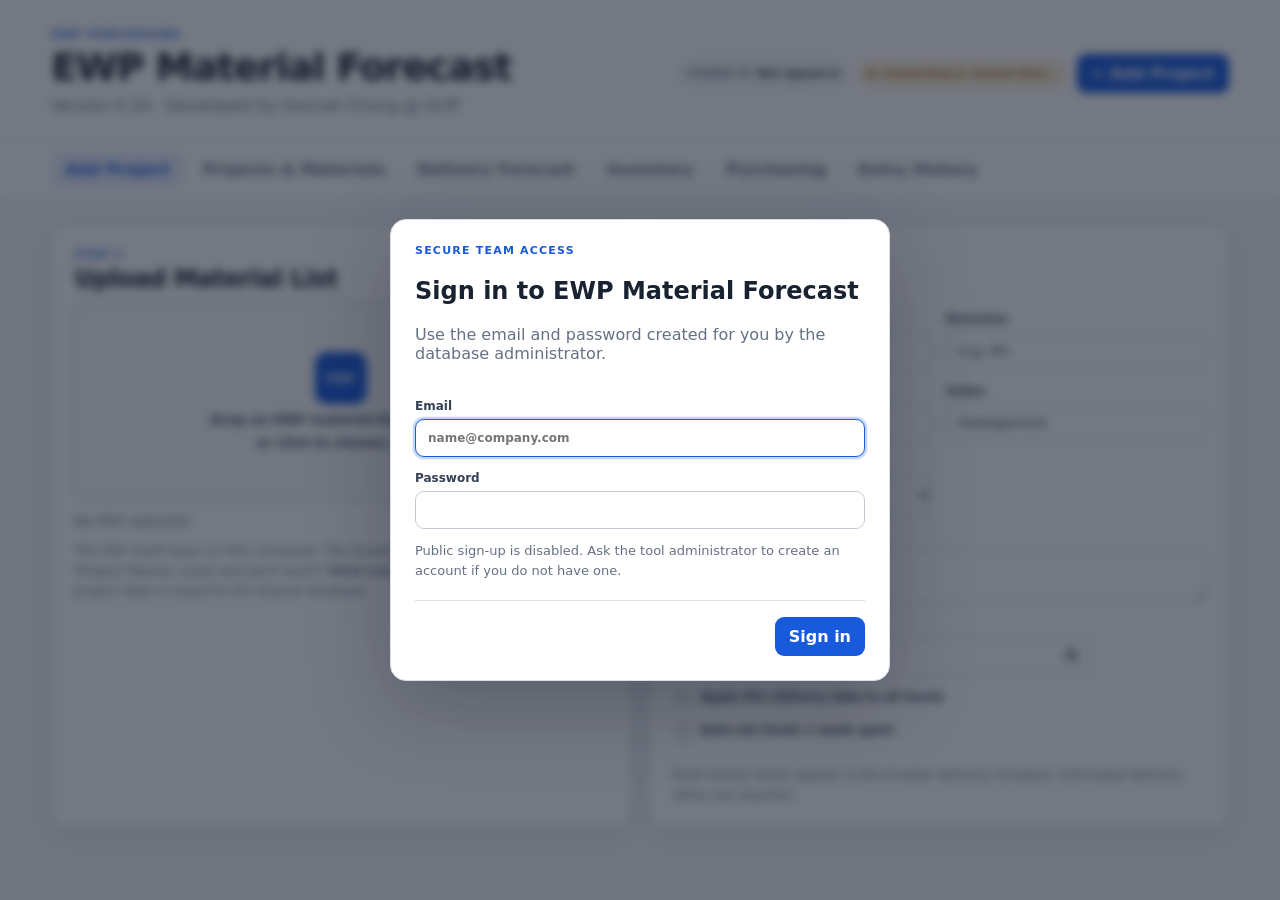
==== index.html @ ee0c0e34 "V0.24" ====
<!doctype html>
<html lang="en">
<head>
  <meta charset="utf-8" />
  <meta name="viewport" content="width=device-width, initial-scale=1" />
  <meta name="color-scheme" content="light" />
  <title>EWP Material Forecast</title>
  <link rel="stylesheet" href="styles.css" />
</head>
<body>
  <header class="app-header">
    <div>
      <p class="eyebrow">EWP PURCHASING</p>
      <h1>EWP Material Forecast</h1>
      <p class="subtitle">Version 0.24 · Developed by Samuel Chung @ Griff</p>
    </div>
    <div class="header-actions">
      <div class="user-chip" title="Signed-in Supabase account used for database access and edit history.">
        <span class="user-chip-label">Signed in</span>
        <strong id="currentUserName">Not signed in</strong>
        <button id="signOutButton" type="button" class="user-change-button">Sign out</button>
      </div>
      <span id="cloudPill" class="cloud-pill connecting">Connecting to shared data…</span>
      <button id="addProjectTop" class="button primary">+ Add Project</button>
    </div>
  </header>

  <nav class="tabs" aria-label="Main navigation">
    <button class="tab active" data-tab="intake">Add Project</button>
    <button class="tab" data-tab="matrix">Projects &amp; Materials</button>
    <button class="tab" data-tab="forecast">Delivery Forecast</button>
    <button class="tab" data-tab="inventory">Inventory</button>
    <button class="tab" data-tab="purchasing">Purchasing</button>
    <button class="tab" data-tab="history">Entry History</button>
  </nav>

  <main>
    <datalist id="inventoryMaterialOptions"></datalist>
    <section id="intake" class="tab-panel active">
      <div class="grid two-column">
        <article class="card">
          <div class="card-heading">
            <div>
              <p class="step">STEP 1</p>
              <h2>Upload Material List</h2>
            </div>
            <span class="privacy-pill">PDF parsed locally</span>
          </div>
          <label id="dropZone" class="drop-zone" for="pdfFile">
            <input id="pdfFile" type="file" accept="application/pdf,.pdf" hidden />
            <span class="drop-icon">PDF</span>
            <strong>Drop an EWP material-list PDF here</strong>
            <span>or click to choose a file</span>
          </label>
          <div id="parseStatus" class="status muted">No PDF selected.</div>
          <p class="small-note">The PDF itself stays on this computer. The browser extracts Project #, Address (Project Name), Level and each level's <strong>Total Lengths</strong>, then only the structured project data is saved to the shared database.</p>
        </article>

        <article class="card">
          <p class="step">STEP 2</p>
          <h2>Project Defaults</h2>
          <div class="form-grid">
            <label>Project #<input id="projectNumber" autocomplete="off" placeholder="e.g. TC26238" /></label>
            <label>Revision<input id="revision" autocomplete="off" placeholder="e.g. R1" /></label>
            <label>Customer<input id="customer" autocomplete="off" placeholder="Customer" /></label>
            <label>Sales<input id="sales" autocomplete="off" placeholder="Salesperson" /></label>
            <label>Project Type
              <select id="projectType">
                <option value="multi">Multi-family</option>
                <option value="sfd">SFD</option>
              </select>
            </label>
            <label class="full">Address (Project Name)<textarea id="address" rows="2" placeholder="Address / project name"></textarea></label>
            <div class="full intake-schedule-block">
              <label class="delivery-date-field">Estimated Delivery Date<input id="projectDate" type="date" /></label>
              <div class="schedule-options" aria-label="Delivery date scheduling options">
                <label class="checkbox-row compact"><input id="applyDateAll" type="checkbox" /> Apply this delivery date to all levels</label>
                <label class="checkbox-row compact"><input id="staggerWeekly" type="checkbox" /> Auto-set levels 1 week apart</label>
              </div>
              <p id="projectTypeHint" class="small-note schedule-hint">Multi-family levels appear in the 6-week delivery schedule. Estimated delivery dates are required.</p>
              <div id="deliveryPreview" class="delivery-preview hidden" aria-live="polite"></div>
            </div>
          </div>
        </article>
      </div>

      <article id="reviewCard" class="card hidden">
        <div class="card-heading">
          <div>
            <p class="step">STEP 3</p>
            <h2>Review Extracted Levels &amp; Materials</h2>
          </div>
          <button id="addLevelBtn" class="button secondary">+ Add Level</button>
        </div>
        <div id="levelEditor" class="level-editor"></div>
        <div id="intakeValidationMessage" class="form-validation hidden" role="alert"></div>
        <div class="save-row">
          <p class="small-note">Nothing is added to the shared forecast until you confirm the review. You can correct any parser result first.</p>
          <button id="saveProject" class="button primary large">Review Project</button>
        </div>
      </article>
    </section>

    <section id="matrix" class="tab-panel">
      <div class="toolbar">
        <div>
          <h2>Projects &amp; Materials</h2>
        </div>
        <div class="toolbar-actions">
          <label class="checkbox-row compact"><input id="showDelivered" type="checkbox" /> Show fully delivered levels</label>
          <button id="refreshCloud" class="button secondary">Refresh</button>
          <button id="exportMatrixCsv" class="button secondary">Export CSV</button>
        </div>
      </div>
      <div class="project-search-bar">
        <label class="project-search-filter">
          <select id="projectSearchField" aria-label="Project search field">
            <option value="all">All fields</option>
            <option value="sales">Sales</option>
            <option value="customer">Customer</option>
            <option value="projectNumber">Project #</option>
            <option value="address">Project Name</option>
            <option value="revision">Revision</option>
          </select>
        </label>
        <div class="project-search-box">
          <svg class="project-search-icon" viewBox="0 0 24 24" aria-hidden="true"><path d="m21 21-4.35-4.35m2.35-5.65a8 8 0 1 1-16 0 8 8 0 0 1 16 0Z" /></svg>
          <input id="projectSearch" type="search" placeholder="Search all project fields…" autocomplete="off" aria-label="Search projects" />
          <button id="clearProjectSearch" type="button" class="search-clear hidden" aria-label="Clear project search">×</button>
        </div>
        <span id="projectSearchCount" class="project-search-count"></span>
      </div>
      <div id="matrixEmpty" class="empty-state">Add a project to build the material matrix.</div>
      <div id="matrixTopScroll" class="matrix-top-scroll hidden" aria-label="Horizontal project scroll">
        <div id="matrixTopScrollInner" class="matrix-top-scroll-inner"></div>
      </div>
      <div id="matrixWrap" class="table-wrap matrix-scroll-viewport hidden"></div>
    </section>

    <section id="forecast" class="tab-panel">
      <div class="toolbar">
        <div>
          <h2>Delivery Forecast</h2>
          <p>Multi-family packages are shown in the next six weeks by estimated delivery date. The monthly table remains available for the longer-term material outlook.</p>
        </div>
        <div class="toolbar-actions">
          <button id="refreshCloudForecast" class="button secondary">Refresh</button>
          <button id="exportForecastCsv" class="button secondary">Export Monthly CSV</button>
        </div>
      </div>

      <article class="card forecast-card">
        <div class="section-heading-row">
          <div>
            <h3>6-Week Multi Delivery Schedule</h3>
            <p class="small-note">Forecast = not yet committed. In Spruce = committed against inventory. A level can contain both until each Spruce order is delivered.</p>
          </div>
        </div>
        <div id="weeklyScheduleEmpty" class="empty-state compact-empty">No outstanding Multi-family levels are overdue or due within the next six weeks.</div>
        <div id="weeklyScheduleWrap" class="table-wrap hidden"></div>
      </article>

      <article class="card forecast-card">
        <div class="section-heading-row">
          <div>
            <h3>6-Week Material Demand</h3>
            <p class="small-note">Uncommitted Multi-family forecast LF grouped by delivery week. Material already in Spruce is tracked separately as committed inventory.</p>
          </div>
        </div>
        <div id="weeklyMaterialEmpty" class="empty-state compact-empty">No material demand falls within the next six weeks.</div>
        <div id="weeklyMaterialWrap" class="table-wrap hidden"></div>
      </article>

      <article class="card forecast-card">
        <div class="section-heading-row">
          <div>
            <h3>Monthly Material Forecast</h3>
            <p class="small-note">Uncommitted dated quantities only. Material already in Spruce is tracked separately as committed inventory; SFD forecast quantities remain a purchasing buffer.</p>
          </div>
        </div>
        <div id="forecastEmpty" class="empty-state compact-empty">Add dated projects to see the monthly forecast.</div>
        <div id="forecastWrap" class="table-wrap hidden"></div>
      </article>
    </section>

    <section id="inventory" class="tab-panel">
      <div class="toolbar">
        <div>
          <h2>Inventory</h2>
          <p>Maintain current Spruce stock and product lead times. Open purchase orders still flow into the calculations automatically.</p>
        </div>
        <div class="toolbar-actions">
          <button id="refreshCloudInventory" class="button secondary">Refresh</button>
          <button id="exportInventoryCsv" class="button secondary">Export CSV</button>
        </div>
      </div>

      <div id="inventorySummary" class="inventory-summary"></div>

      <article class="card inventory-card">
        <div class="section-heading-row">
          <div>
            <h3>Stock Position</h3>
            <p class="small-note">Stock Owed looks through each product's lead-time window. Projected Balance includes all outstanding demand and all open incoming material.</p>
          </div>
        </div>
        <div class="inventory-add-material">
          <input id="inventoryNewMaterial" list="inventoryMaterialOptions" placeholder="Add a material to inventory…" autocomplete="off" />
          <button id="addInventoryMaterial" type="button" class="button secondary" disabled>+ Add to Inventory</button>
        </div>
        <div id="inventoryEmpty" class="empty-state compact-empty">Add a project or an inventory material to begin.</div>
        <div id="inventoryWrap" class="table-wrap hidden"></div>
      </article>
    </section>

    <section id="purchasing" class="tab-panel">
      <div class="toolbar">
        <div>
          <h2>Purchasing</h2>
          <p>Import mill PO Excel files, review the extracted material footage, then add the order to incoming inventory.</p>
        </div>
        <div class="toolbar-actions">
          <button id="refreshCloudPurchasing" class="button secondary">Refresh</button>
          <button id="exportPurchasingCsv" class="button secondary">Export Open POs</button>
        </div>
      </div>

      <div class="grid two-column purchase-intake-grid">
        <article class="card">
          <div class="card-heading">
            <div>
              <p class="step">STEP 1</p>
              <h2>Upload Purchase Order</h2>
            </div>
            <span class="privacy-pill">Excel parsed locally</span>
          </div>
          <label id="poDropZone" class="drop-zone" for="poFile">
            <input id="poFile" type="file" accept=".xlsx,.xls,application/vnd.openxmlformats-officedocument.spreadsheetml.sheet,application/vnd.ms-excel" hidden />
            <span class="drop-icon">XLS</span>
            <strong>Drop a mill PO Excel file here</strong>
            <span>or click to choose a file</span>
          </label>
          <div id="purchaseParseStatus" class="status muted">No Excel file selected.</div>
          <p class="small-note">The workbook stays on this computer. The importer reads PO #, order date, material descriptions and Lineal footage. Materials are matched by <strong>product + size</strong>; PO shorthand uses <strong>ML → LVL</strong> and <strong>TS → LSL</strong>, while nonessential descriptors such as <strong>SSS</strong> or grade text do not create a separate inventory material.</p>
        </article>

        <article class="card">
          <p class="step">STEP 2</p>
          <h2>PO Details</h2>
          <div class="form-grid">
            <label>PO #<input id="purchasePoNumber" autocomplete="off" placeholder="e.g. 2609-P77940" /></label>
            <label>PO Date<input id="purchaseOrderDate" type="date" /></label>
            <label>Expected Arrival<input id="purchaseExpectedDate" type="date" /></label>
            <label>Source File<input id="purchaseSourceFile" readonly placeholder="Excel filename" /></label>
            <label class="full">Note<input id="purchaseNote" autocomplete="off" placeholder="Optional purchasing note" /></label>
          </div>
          <div id="purchaseDuplicateNotice" class="form-validation warning hidden"></div>
        </article>
      </div>

      <article id="purchaseReviewCard" class="card hidden purchase-review-card">
        <div class="card-heading">
          <div>
            <p class="step">STEP 3</p>
            <h2>Review Extracted Materials</h2>
          </div>
          <button id="addPurchaseMaterial" class="button secondary" type="button">+ Add Material</button>
        </div>
        <div id="purchaseReviewSummary" class="purchase-review-summary"></div>
        <div id="purchaseReviewWrap" class="table-wrap"></div>
        <div id="purchaseValidationMessage" class="form-validation hidden" role="alert"></div>
        <div class="save-row purchase-save-row">
          <button id="clearPurchaseDraft" class="button secondary" type="button">Clear</button>
          <button id="savePurchaseOrder" class="button primary large" type="button">Add Purchase Order</button>
        </div>
      </article>

      <article class="card inventory-card">
        <div class="section-heading-row">
          <div>
            <h3>Manual / Transfer Incoming</h3>
            <p class="small-note">For incoming material that does not come from a PO workbook.</p>
          </div>
        </div>
        <div class="incoming-form-grid">
          <label>Material<input id="incomingMaterial" list="inventoryMaterialOptions" placeholder="Material" autocomplete="off" /></label>
          <label>Quantity (LF)<input id="incomingLf" type="number" min="0" step="0.01" /></label>
          <label>Expected Date<input id="incomingDate" type="date" /></label>
          <label>Reference<input id="incomingReference" placeholder="Optional" /></label>
          <label class="incoming-note">Note<input id="incomingNote" placeholder="Optional" /></label>
          <button id="addIncomingOrder" type="button" class="button primary incoming-add">+ Add Incoming</button>
        </div>
      </article>

      <article class="card inventory-card">
        <div class="section-heading-row">
          <div>
            <h3>Open Purchase Orders &amp; Incoming</h3>
            <p class="small-note">Receiving a line adds its remaining LF to On Hand. Imported PO length/package detail is retained for reference.</p>
          </div>
        </div>
        <div id="purchasingSummary" class="inventory-summary"></div>
        <div id="incomingOrdersEmpty" class="empty-state compact-empty">No open purchase orders or incoming material.</div>
        <div id="incomingOrdersWrap" class="table-wrap hidden"></div>
      </article>
    </section>

    <section id="history" class="tab-panel">
      <div class="toolbar">
        <div>
          <h2>Entry History</h2>
          <p>Review shared project, planning, inventory, purchasing and delivery changes recorded by signed-in users.</p>
        </div>
        <div class="toolbar-actions">
          <button id="refreshHistory" class="button secondary">Refresh</button>
        </div>
      </div>
      <div class="history-filters">
        <label>Search<input id="historySearch" type="search" placeholder="Project, level, material or detail" /></label>
        <label>User<select id="historyUserFilter"><option value="">All users</option></select></label>
        <label>Action<select id="historyActionFilter"><option value="">All actions</option></select></label>
        <label>Date<input id="historyDateFilter" type="date" /></label>
        <button id="clearHistoryFilters" type="button" class="button ghost history-clear">Clear filters</button>
      </div>
      <div id="historyStatus" class="status muted">Open this tab to load entry history.</div>
      <div id="historyWrap" class="table-wrap hidden"></div>
      <div class="history-pagination">
        <button id="loadOlderHistory" type="button" class="button secondary hidden">Load 100 older entries</button>
      </div>
    </section>
  </main>



  <dialog id="projectReviewDialog" class="dialog review-dialog" aria-labelledby="projectReviewTitle">
    <form method="dialog" id="projectReviewForm">
      <div class="dialog-header">
        <div>
          <p class="step">REVIEW</p>
          <h2 id="projectReviewTitle">Review Project Entry</h2>
          <p class="muted">Please review the project and delivery schedule before saving.</p>
        </div>
        <button value="cancel" class="icon-button" aria-label="Back to project entry">×</button>
      </div>
      <div id="projectReviewContent" class="project-review-content"></div>
      <div class="dialog-footer">
        <button value="cancel" class="button secondary">Back</button>
        <button id="confirmProjectSave" type="button" class="button primary large">Confirm &amp; Add Project</button>
      </div>
    </form>
  </dialog>

  <dialog id="deliveryDialog" class="dialog">
    <form method="dialog" id="deliveryForm">
      <div class="dialog-header">
        <div>
          <p class="step">SPRUCE / DELIVERY</p>
          <h2 id="deliveryTitle">Manage Level</h2>
          <p id="deliverySubtitle" class="muted"></p>
        </div>
        <button value="cancel" class="icon-button" aria-label="Close">×</button>
      </div>

      <div class="delivery-estimate-control planning-control">
        <label>Estimated Delivery Date<input id="forecastDateEdit" type="date" /></label>
        <button id="updateForecastDate" type="button" class="button secondary">Update Date</button>
      </div>

      <div class="spruce-mode-switch" role="group" aria-label="Level material action">
        <button id="spruceModeEntry" type="button" class="spruce-mode-button active" data-mode="spruce">Put in Spruce</button>
        <button id="spruceModeDelivery" type="button" class="spruce-mode-button" data-mode="deliver">Deliver Spruce Order</button>
      </div>
      <input id="sprucePdfFile" type="file" accept="application/pdf,.pdf" hidden style="display:none" />

      <section id="spruceEntryPanel" class="spruce-action-panel">
        <div class="form-grid delivery-transaction-meta spruce-entry-meta">
          <label>Delivery Name<input id="spruceDeliveryCode" placeholder="e.g. L3D1" autocomplete="off" /></label>
          <label>Spruce Order Note<input id="spruceOrderNote" placeholder="Optional — truck, phase, order note, etc." /></label>
        </div>

        <div class="spruce-import-card">
          <div>
            <strong>Import Delivery Material List</strong>
            <p class="small-note">Reads EWP material from a Javelin Layout Material List PDF. Hangers and web stiffeners are ignored.</p>
          </div>
          <div class="spruce-import-actions">
            <label id="chooseSprucePdf" for="sprucePdfFile" class="button secondary file-picker-label" role="button" tabindex="0">Import Delivery PDF</label>
            <span id="spruceImportStatus" class="small-note"></span>
          </div>
        </div>

        <div class="delivery-actions">
          <button id="fillEntireLevel" type="button" class="button secondary">Put Entire Forecast in Spruce</button>
          <button id="clearDeliveryInputs" type="button" class="button ghost">Clear Inputs</button>
        </div>

        <div class="delivery-material-search">
          <svg class="project-search-icon" viewBox="0 0 24 24" aria-hidden="true"><path d="m21 21-4.35-4.35m2.35-5.65a8 8 0 1 1-16 0 8 8 0 0 1 16 0Z" /></svg>
          <input id="deliveryMaterialSearch" type="search" placeholder="Search materials…" autocomplete="off" aria-label="Search delivery materials" />
          <button id="clearDeliveryMaterialSearch" type="button" class="search-clear hidden" aria-label="Clear material search">×</button>
        </div>

        <div id="deliveryItems"></div>
      </section>

      <section id="spruceDeliveryPanel" class="spruce-action-panel hidden">
        <div class="form-grid delivery-transaction-meta">
          <label>Actual Delivery Date<input id="deliveryDate" type="date" /></label>
          <label>Delivery Note<input id="deliveryNote" placeholder="Optional — truck, site note, etc." /></label>
        </div>
        <div class="spruce-delivery-panel-head">
          <p class="small-note spruce-delivery-help">Choose an open Spruce order below. Delivery always moves that entire Spruce order to Delivered.</p>
          <label id="chooseSprucePdfFromOrders" for="sprucePdfFile" class="button secondary file-picker-label" role="button" tabindex="0">Import / Revise Delivery PDF</label>
        </div>
        <div id="openSpruceOrders" class="spruce-order-list"></div>
      </section>

      <div class="dialog-footer">
        <button id="removeLevel" type="button" class="button ghost danger-action">Remove Level from Project</button>
        <button value="cancel" class="button ghost">Close</button>
        <button id="saveSpruceOrder" type="button" class="button primary">Put in Spruce</button>
      </div>

      <div id="deliveryHistory" class="history"></div>
    </form>
  </dialog>

  <dialog id="spruceImportReviewDialog" class="dialog spruce-import-review-dialog" aria-labelledby="spruceImportReviewTitle">
    <form method="dialog" id="spruceImportReviewForm">
      <div class="dialog-header">
        <div>
          <p class="step">IMPORT DELIVERY PDF</p>
          <h2 id="spruceImportReviewTitle">Review Spruce Delivery</h2>
          <p id="spruceImportReviewSummary" class="muted"></p>
        </div>
        <button value="cancel" class="icon-button" aria-label="Close">×</button>
      </div>

      <div class="form-grid delivery-transaction-meta spruce-import-meta">
        <label>Delivery Name<input id="spruceImportDeliveryCode" autocomplete="off" /></label>
        <label>Note<input id="spruceImportNote" placeholder="Optional — truck, phase, order note, etc." /></label>
      </div>

      <div id="spruceImportWarnings" class="spruce-import-warnings hidden"></div>
      <div id="spruceImportItems"></div>

      <div class="dialog-footer">
        <button value="cancel" class="button ghost">Back</button>
        <button id="confirmSpruceImport" type="button" class="button primary">Put These Materials in Spruce</button>
      </div>
    </form>
  </dialog>

  <dialog id="materialExclusionDialog" class="dialog compact-dialog" aria-labelledby="materialExclusionTitle">
    <form method="dialog" id="materialExclusionForm">
      <div class="dialog-header">
        <div>
          <p class="step">FORECAST</p>
          <h2 id="materialExclusionTitle">Exclude Material from Forecast</h2>
          <p id="materialExclusionSummary" class="muted"></p>
        </div>
        <button value="cancel" class="icon-button" aria-label="Close">×</button>
      </div>

      <div class="form-grid exclusion-form-grid">
        <label>Exclude from Forecast (LF)<input id="materialExcludedLf" type="number" min="0" step="0.01" /></label>
        <label>Reason
          <select id="materialExclusionReason">
            <option value="Customer supplied / pre-ordered">Customer supplied / pre-ordered</option>
            <option value="No longer required">No longer required</option>
            <option value="Duplicate">Duplicate</option>
            <option value="Other">Other</option>
          </select>
        </label>
        <label class="full">Note<input id="materialExclusionNote" placeholder="Optional note" /></label>
      </div>
      <p class="small-note exclusion-help">The original PDF quantity stays unchanged. Excluded LF is removed only from the outstanding forecast and can be restored later.</p>

      <div class="dialog-footer">
        <button id="restoreMaterialForecast" type="button" class="button secondary hidden">Restore to Forecast</button>
        <button value="cancel" class="button ghost">Cancel</button>
        <button id="saveMaterialExclusion" type="button" class="button primary">Save Adjustment</button>
      </div>
    </form>
  </dialog>

  <dialog id="projectEditDialog" class="dialog compact-dialog">
    <form method="dialog" id="projectEditForm">
      <div class="dialog-header">
        <div>
          <p class="step">PROJECT</p>
          <h2>Edit Project</h2>
          <p class="muted">Update the project-wide fields shown on every level card.</p>
        </div>
        <button value="cancel" class="icon-button" aria-label="Close">×</button>
      </div>

      <div class="form-grid">
        <label>Project #<input id="editProjectNumber" autocomplete="off" /></label>
        <label>Revision<input id="editRevision" autocomplete="off" /></label>
        <label>Customer<input id="editCustomer" autocomplete="off" /></label>
        <label>Sales<input id="editSales" autocomplete="off" /></label>
        <label>Project Type
          <select id="editProjectType">
            <option value="multi">Multi-family</option>
            <option value="sfd">SFD</option>
          </select>
        </label>
        <label class="full">Address (Project Name)<textarea id="editAddress" rows="2"></textarea></label>
        <label>Project Default Delivery Date<input id="editProjectDate" type="date" /></label>
        <label class="checkbox-row"><input id="editApplyDateAll" type="checkbox" /> Apply this date to all levels</label>
      </div>

      <div class="dialog-footer">
        <button id="openDeleteProject" type="button" class="button ghost danger-action">Delete Project…</button>
        <button value="cancel" class="button ghost">Cancel</button>
        <button id="saveProjectEdit" type="button" class="button primary">Save Project</button>
      </div>
    </form>
  </dialog>

  <dialog id="deleteProjectDialog" class="dialog compact-dialog">
    <form method="dialog" id="deleteProjectForm">
      <div class="dialog-header">
        <div>
          <p class="step danger-text">DELETE PROJECT</p>
          <h2 id="deleteProjectTitle">Delete Project</h2>
          <p id="deleteProjectSummary" class="muted"></p>
        </div>
        <button value="cancel" class="icon-button" aria-label="Close">×</button>
      </div>

      <div class="delete-project-warning">
        This permanently removes the active project, all of its levels, materials and delivery records. The deletion itself remains in Entry History.
      </div>

      <div class="form-grid">
        <label>Reason (optional)
          <select id="deleteProjectReason">
            <option value="">No reason</option>
            <option value="Wrong entry">Wrong entry</option>
            <option value="Cancelled project">Cancelled project</option>
            <option value="Duplicate">Duplicate</option>
            <option value="Other">Other</option>
          </select>
        </label>
        <label class="full">Additional note (optional)<textarea id="deleteProjectNote" rows="2" placeholder="Add context for Entry History"></textarea></label>
      </div>

      <div class="dialog-footer">
        <button value="cancel" class="button ghost">Cancel</button>
        <button id="confirmDeleteProject" type="button" class="button danger-button">Delete Project Permanently</button>
      </div>
    </form>
  </dialog>

  <div id="loginGate" class="auth-gate hidden" role="dialog" aria-modal="true" aria-labelledby="loginTitle">
    <div class="auth-card">
      <form id="loginForm">
        <div class="dialog-header">
          <div>
            <p class="step">SECURE TEAM ACCESS</p>
            <h2 id="loginTitle">Sign in to EWP Material Forecast</h2>
            <p class="muted">Use the email and password created for you by the database administrator.</p>
          </div>
        </div>
        <div class="login-fields">
          <label>Email
            <input id="loginEmail" type="email" autocomplete="username" placeholder="name@company.com" required />
          </label>
          <label>Password
            <input id="loginPassword" type="password" autocomplete="current-password" required />
          </label>
        </div>
        <p id="loginError" class="login-error hidden" role="alert"></p>
        <p class="small-note">Public sign-up is disabled. Ask the tool administrator to create an account if you do not have one.</p>
        <div class="dialog-footer">
          <button id="loginButton" type="submit" class="button primary">Sign in</button>
        </div>
      </form>
    </div>
  </div>

  <script type="module" src="app.mjs"></script>
</body>
</html>
---- styles.css ----
:root {
  --bg: #f5f7fa;
  --surface: #ffffff;
  --surface-alt: #f9fafb;
  --text: #182230;
  --muted: #667085;
  --border: #d9dee7;
  --border-strong: #c2c9d4;
  --accent: #185adb;
  --accent-dark: #1149b8;
  --accent-soft: #eaf1ff;
  --success: #16794c;
  --success-soft: #eaf8f1;
  --warning: #a15c00;
  --warning-soft: #fff4df;
  --danger: #b42318;
  --shadow: 0 8px 28px rgba(16, 24, 40, 0.08);
  --radius: 14px;
}

* { box-sizing: border-box; }
body {
  margin: 0;
  font-family: Inter, ui-sans-serif, system-ui, -apple-system, BlinkMacSystemFont, "Segoe UI", sans-serif;
  background: var(--bg);
  color: var(--text);
}
button, input, textarea { font: inherit; }
button { cursor: pointer; }

.app-header {
  display: flex;
  align-items: center;
  justify-content: space-between;
  gap: 24px;
  padding: 28px clamp(20px, 4vw, 56px) 22px;
  background: var(--surface);
  border-bottom: 1px solid var(--border);
}
.app-header h1 { margin: 2px 0 5px; font-size: clamp(26px, 3vw, 38px); letter-spacing: -0.03em; }
.subtitle, .toolbar p { margin: 0; color: var(--muted); line-height: 1.5; }
.eyebrow, .step { margin: 0 0 4px; color: var(--accent); font-weight: 800; letter-spacing: .11em; font-size: 11px; }

.tabs {
  position: sticky;
  top: 0;
  z-index: 20;
  display: flex;
  gap: 4px;
  padding: 10px clamp(20px, 4vw, 56px);
  background: rgba(255, 255, 255, .96);
  border-bottom: 1px solid var(--border);
  backdrop-filter: blur(10px);
  overflow-x: auto;
}
.tab {
  border: 0;
  border-radius: 9px;
  padding: 9px 14px;
  background: transparent;
  color: var(--muted);
  font-weight: 700;
}
.tab:hover { background: var(--surface-alt); color: var(--text); }
.tab.active { background: var(--accent-soft); color: var(--accent); }

main { padding: 26px clamp(20px, 4vw, 56px) 42px; }
.tab-panel { display: none; }
.tab-panel.active { display: block; }
.grid.two-column { display: grid; grid-template-columns: 1fr 1fr; gap: 18px; }
.card {
  background: var(--surface);
  border: 1px solid var(--border);
  border-radius: var(--radius);
  padding: 22px;
  box-shadow: var(--shadow);
  margin-bottom: 18px;
}
.card h2, .toolbar h2, .dialog h2 { margin: 0 0 8px; letter-spacing: -0.02em; }
.card-heading, .toolbar, .dialog-header, .save-row, .delivery-actions, .dialog-footer, .data-footer {
  display: flex;
  align-items: center;
  justify-content: space-between;
  gap: 16px;
}

.drop-zone {
  min-height: 200px;
  border: 2px dashed var(--border-strong);
  border-radius: 13px;
  display: flex;
  flex-direction: column;
  align-items: center;
  justify-content: center;
  gap: 8px;
  text-align: center;
  padding: 24px;
  background: var(--surface-alt);
  transition: .15s ease;
}
.drop-zone:hover, .drop-zone.dragging { border-color: var(--accent); background: var(--accent-soft); }
.drop-icon {
  display: inline-grid;
  place-items: center;
  width: 52px;
  height: 52px;
  border-radius: 12px;
  background: var(--accent);
  color: white;
  font-size: 13px;
  font-weight: 900;
}
.privacy-pill {
  white-space: nowrap;
  padding: 5px 9px;
  border-radius: 999px;
  background: var(--success-soft);
  color: var(--success);
  font-size: 12px;
  font-weight: 800;
}
.status { margin-top: 12px; font-size: 14px; }
.status.success { color: var(--success); font-weight: 700; }
.status.error { color: var(--danger); font-weight: 700; }
.status.warning { color: var(--warning); font-weight: 700; }
.muted { color: var(--muted); }
.small-note { color: var(--muted); font-size: 13px; line-height: 1.55; margin: 12px 0 0; }

.form-grid { display: grid; grid-template-columns: 1fr 1fr; gap: 14px; margin-top: 18px; }
.form-grid .full { grid-column: 1 / -1; }
label { display: flex; flex-direction: column; gap: 6px; font-size: 13px; font-weight: 700; color: #344054; }
input, textarea {
  width: 100%;
  border: 1px solid var(--border-strong);
  border-radius: 9px;
  padding: 10px 11px;
  color: var(--text);
  background: white;
  outline: none;
}
input:focus, textarea:focus { border-color: var(--accent); box-shadow: 0 0 0 3px var(--accent-soft); }
.checkbox-row { flex-direction: row; align-items: center; align-self: end; gap: 8px; padding-bottom: 10px; }
.checkbox-row input { width: auto; }
.checkbox-row.compact { padding: 0; white-space: nowrap; font-size: 12px; }

.button {
  border: 1px solid transparent;
  border-radius: 9px;
  padding: 9px 13px;
  font-weight: 800;
  transition: .15s ease;
}
.button.primary { background: var(--accent); color: white; }
.button.primary:hover { background: var(--accent-dark); }
.button.secondary { background: white; border-color: var(--border-strong); color: #344054; }
.button.secondary:hover { background: var(--surface-alt); }
.button.ghost { background: transparent; border-color: var(--border); color: #475467; }
.button.large { padding: 11px 17px; }
.button:disabled { opacity: .45; cursor: not-allowed; }

.level-editor { display: grid; gap: 14px; margin-top: 18px; }
.level-card { border: 1px solid var(--border); border-radius: 12px; overflow: hidden; }
.level-header { display: grid; grid-template-columns: minmax(160px, 1fr) 235px auto; gap: 10px; align-items: end; padding: 14px; background: var(--surface-alt); border-bottom: 1px solid var(--border); }
.material-list { padding: 0 14px 14px; }
.material-head, .material-row { display: grid; grid-template-columns: 1fr 140px 38px; gap: 10px; align-items: center; }
.material-head { padding: 12px 0 7px; color: var(--muted); font-size: 11px; font-weight: 800; text-transform: uppercase; letter-spacing: .07em; }
.material-row { margin-bottom: 8px; }
.material-row input[type="number"] { text-align: right; }
.remove-button { border: 0; background: transparent; color: var(--danger); font-size: 18px; padding: 6px; }
.add-material { margin-top: 4px; }
.save-row { margin-top: 18px; padding-top: 18px; border-top: 1px solid var(--border); }
.save-row .small-note { margin: 0; }

.toolbar { margin-bottom: 16px; }
.toolbar-actions { display: flex; align-items: center; gap: 10px; }
.empty-state {
  background: var(--surface);
  border: 1px dashed var(--border-strong);
  border-radius: var(--radius);
  color: var(--muted);
  text-align: center;
  padding: 56px 20px;
}
.table-wrap {
  max-width: 100%;
  overflow: auto;
  background: white;
  border: 1px solid var(--border);
  border-radius: 12px;
  box-shadow: var(--shadow);
}
table { border-collapse: separate; border-spacing: 0; width: max-content; min-width: 100%; font-size: 13px; }
th, td { border-right: 1px solid var(--border); border-bottom: 1px solid var(--border); padding: 10px 12px; text-align: right; white-space: nowrap; }
th:last-child, td:last-child { border-right: 0; }
tr:last-child td { border-bottom: 0; }
thead th { position: sticky; top: 0; z-index: 3; background: #f8fafc; color: #344054; }
.material-col { position: sticky; left: 0; z-index: 4; text-align: left; min-width: 310px; max-width: 410px; white-space: normal; background: white; font-weight: 750; }
thead .material-col { z-index: 6; background: #f8fafc; }
.project-col { min-width: 170px; vertical-align: top; text-align: left; }
.project-col strong { display: block; font-size: 13px; color: var(--text); }
.project-col span { display: block; margin-top: 3px; color: var(--muted); font-size: 11px; }
.project-col .mini-button { margin-top: 8px; }
.cell-zero { color: #98a2b3; }
.cell-partial { background: var(--warning-soft); color: #7a4500; font-weight: 800; }
.cell-delivered { background: var(--success-soft); color: var(--success); }
.month-total { font-weight: 850; }

.mini-button {
  border: 1px solid var(--border-strong);
  background: white;
  color: #344054;
  border-radius: 7px;
  padding: 5px 8px;
  font-size: 11px;
  font-weight: 800;
}
.status-badge { display: inline-block !important; width: fit-content; padding: 3px 6px; border-radius: 999px; font-weight: 800; }
.status-badge.partial { background: var(--warning-soft); color: var(--warning); }
.status-badge.delivered { background: var(--success-soft); color: var(--success); }
.status-badge.upcoming { background: var(--accent-soft); color: var(--accent); }

.data-footer {
  position: fixed;
  left: 0;
  right: 0;
  bottom: 0;
  z-index: 25;
  padding: 12px clamp(20px, 4vw, 56px);
  background: rgba(255,255,255,.97);
  border-top: 1px solid var(--border);
  box-shadow: 0 -8px 24px rgba(16,24,40,.05);
  font-size: 12px;
}
.data-footer > div:first-child { display: flex; flex-direction: column; gap: 2px; }
.data-footer span { color: var(--muted); }
.footer-actions { display: flex; gap: 10px; align-items: center; }
.link-button { border: 0; background: transparent; color: var(--accent); font-weight: 800; padding: 6px; }
.link-button.danger { color: var(--danger); }
.file-label { cursor: pointer; display: inline-block; }

.dialog { width: min(860px, calc(100vw - 28px)); max-height: calc(100vh - 36px); border: 0; border-radius: 16px; padding: 0; box-shadow: 0 24px 80px rgba(16,24,40,.22); }
.dialog::backdrop { background: rgba(15, 23, 42, .42); backdrop-filter: blur(2px); }
.dialog form { padding: 22px; }
.icon-button { border: 0; background: transparent; font-size: 28px; color: var(--muted); padding: 4px 8px; }
.delivery-estimate-control {
  display: flex;
  align-items: flex-end;
  gap: 12px;
  margin: 18px 0 14px;
}
.delivery-estimate-control label { flex: 0 1 405px; }
.delivery-estimate-control .button { white-space: nowrap; }
.delivery-transaction-meta {
  grid-template-columns: minmax(190px, .7fr) minmax(300px, 1.3fr);
  margin-top: 0;
  margin-bottom: 14px;
}
.delivery-actions { justify-content: flex-start; margin: 10px 0; }
.delivery-table { width: 100%; min-width: 0; }
.delivery-table th, .delivery-table td { text-align: right; }
.delivery-table th:first-child, .delivery-table td:first-child { text-align: left; white-space: normal; }
.delivery-table input { min-width: 95px; text-align: right; }
.dialog-footer { justify-content: flex-end; margin-top: 18px; padding-top: 16px; border-top: 1px solid var(--border); }
.dialog-footer .danger-action { margin-right: auto; color: var(--danger); border-color: #f0b4ae; }
.history { margin-top: 20px; }
.history h3 { margin: 0 0 10px; font-size: 14px; }
.history-item { display: flex; justify-content: space-between; gap: 12px; border-top: 1px solid var(--border); padding: 10px 0; font-size: 12px; }
.history-item:first-of-type { border-top: 0; }
.history-item p { margin: 2px 0; color: var(--muted); }
.history-delete { border: 0; background: transparent; color: var(--danger); font-weight: 800; }

.hidden { display: none !important; }
.native-file-picker-input {
  position: fixed;
  left: -10000px;
  top: 0;
  width: 1px;
  height: 1px;
  opacity: 0;
  pointer-events: none;
}

@media (max-width: 820px) {
  .grid.two-column { grid-template-columns: 1fr; }
  .app-header { align-items: flex-start; flex-direction: column; }
  .app-header .button { width: 100%; }
  .toolbar { align-items: flex-start; flex-direction: column; }
  .toolbar-actions { width: 100%; flex-wrap: wrap; }
  .level-header { grid-template-columns: 1fr; }
  .material-head { display: none; }
  .material-row { grid-template-columns: 1fr 100px 34px; margin-top: 10px; }
  .form-grid { grid-template-columns: 1fr; }
  .form-grid .full { grid-column: auto; }
  .delivery-estimate-control { align-items: stretch; flex-direction: column; }
  .delivery-estimate-control label { flex: none; }
  .delivery-estimate-control .button { width: 100%; }
  .delivery-transaction-meta { grid-template-columns: 1fr; }
  .data-footer { align-items: flex-start; flex-direction: column; }
  .footer-actions { flex-wrap: wrap; }
  .material-col { min-width: 220px; }
}

/* V0.4 compact project cards, project summaries and progress */
.project-col {
  min-width: 220px;
  max-width: 250px;
  white-space: normal;
  padding: 0;
}
.project-header-card {
  min-height: 142px;
  display: flex;
  flex-direction: column;
  align-items: stretch;
  gap: 2px;
  padding: 8px 9px;
  text-align: left;
}
.project-title {
  color: var(--text);
  font-size: 14px;
  line-height: 1.2;
  font-weight: 850;
  letter-spacing: -0.01em;
  white-space: normal;
  overflow-wrap: anywhere;
  display: -webkit-box;
  -webkit-line-clamp: 2;
  -webkit-box-orient: vertical;
  overflow: hidden;
  margin-bottom: 1px;
}
.project-title-missing {
  color: #98a2b3;
  font-style: italic;
  font-weight: 700;
}
.project-meta-line,
.operational-line,
.package-line {
  color: var(--muted);
  font-size: 9.5px;
  line-height: 1.28;
  font-weight: 600;
  white-space: normal;
  overflow-wrap: anywhere;
}
.operational-line {
  margin-top: 4px;
  color: #475467;
  font-size: 10.5px;
}
.operational-line strong { color: #344054; font-weight: 800; }
.package-line { margin-top: 1px; }
.project-card-actions {
  display: flex;
  flex-wrap: wrap;
  align-items: center;
  gap: 4px;
  margin-top: auto;
  padding-top: 5px;
}
.progress-row {
  display: flex;
  gap: 4px;
  align-items: baseline;
  margin-top: 5px;
  color: var(--muted);
  font-size: 9.5px;
  font-weight: 650;
  line-height: 1.15;
}
.progress-row strong {
  color: #475467;
  font-size: 9.5px;
  font-weight: 800;
}
.progress-row > span {
  display: inline !important;
  margin: 0 !important;
  color: var(--muted) !important;
  font-size: 9.5px !important;
}
.progress-track {
  height: 4px;
  border-radius: 999px;
  background: #e9eef5;
  overflow: hidden;
  margin-top: 2px;
}
.progress-track > span {
  display: block;
  height: 100%;
  margin: 0 !important;
  border-radius: inherit;
  background: #98a2b3;
  transition: width .2s ease;
}
.collapsed-project-col {
  min-width: 225px;
  max-width: 255px;
}
.collapsed-summary-card { background: #fbfcfe; }
.mini-button {
  padding: 3px 6px;
  min-height: 23px;
  border-radius: 6px;
  font-size: 9.5px;
  line-height: 1;
}
.project-col .mini-button { margin-top: 0; }
.status-badge {
  padding: 2px 5px;
  font-size: 9px !important;
  line-height: 1.15;
}
.compact-dialog { width: min(680px, calc(100vw - 28px)); }

@media (max-width: 820px) {
  .project-col, .collapsed-project-col { min-width: 210px; max-width: 235px; }
}


/* V0.5 large-matrix navigation */
.matrix-top-scroll {
  width: 100%;
  height: 18px;
  overflow-x: auto;
  overflow-y: hidden;
  background: #f8fafc;
  border: 1px solid var(--border);
  border-bottom: 0;
  border-radius: 12px 12px 0 0;
  scrollbar-gutter: stable;
}
.matrix-top-scroll.no-overflow {
  display: none;
}
.matrix-top-scroll-inner {
  height: 1px;
  min-width: 100%;
}
.matrix-scroll-viewport {
  max-height: min(68vh, calc(100vh - 230px));
  overflow: auto;
  border-radius: 0 0 12px 12px;
  overscroll-behavior: contain;
  scrollbar-gutter: stable;
}
.matrix-scroll-viewport thead th {
  position: sticky;
  top: 0;
  z-index: 7;
  box-shadow: 0 1px 0 var(--border);
}
.matrix-scroll-viewport .material-col {
  position: sticky;
  left: 0;
  z-index: 6;
  box-shadow: 1px 0 0 var(--border);
}
.matrix-scroll-viewport thead .material-col {
  z-index: 10;
  box-shadow: 1px 1px 0 var(--border);
}
.matrix-scroll-viewport tbody .material-col {
  background: white;
}

/* The project default date is intentionally an editing-only field, not card metadata. */
.project-header-card {
  min-height: 126px;
}

@media (max-width: 820px) {
  .matrix-scroll-viewport { max-height: 64vh; }
}

/* V0.6 shared-cloud status */
.header-actions {
  display: flex;
  align-items: center;
  gap: 10px;
  flex-wrap: wrap;
  justify-content: flex-end;
}
.cloud-pill {
  display: inline-flex;
  align-items: center;
  gap: 6px;
  padding: 6px 9px;
  border-radius: 999px;
  font-size: 11px;
  font-weight: 800;
  white-space: nowrap;
  border: 1px solid var(--border);
  background: var(--surface-alt);
  color: var(--muted);
}
.cloud-pill::before {
  content: "";
  width: 7px;
  height: 7px;
  border-radius: 50%;
  background: #98a2b3;
}
.cloud-pill.connected {
  color: var(--success);
  background: var(--success-soft);
  border-color: #cbe9da;
}
.cloud-pill.connected::before { background: var(--success); }
.cloud-pill.connecting {
  color: var(--warning);
  background: var(--warning-soft);
  border-color: #f2ddb4;
}
.cloud-pill.connecting::before { background: var(--warning); }
.cloud-pill.error {
  color: var(--danger);
  background: #fff0ee;
  border-color: #f2c3bd;
}
.cloud-pill.error::before { background: var(--danger); }

@media (max-width: 820px) {
  .header-actions { width: 100%; justify-content: space-between; }
  .header-actions .button { width: auto; }
}

/* V0.8 authenticated team access */
.user-chip {
  display: inline-flex;
  align-items: center;
  gap: 6px;
  max-width: 340px;
  min-height: 30px;
  padding: 5px 7px 5px 9px;
  border: 1px solid var(--border);
  border-radius: 999px;
  background: var(--surface-alt);
  color: var(--text);
  white-space: nowrap;
}
.user-chip-label {
  color: var(--muted);
  font-size: 10px;
  font-weight: 800;
  text-transform: uppercase;
  letter-spacing: .06em;
}
.user-chip strong {
  max-width: 185px;
  overflow: hidden;
  text-overflow: ellipsis;
  font-size: 11px;
}
.user-change-button {
  border: 0;
  border-radius: 999px;
  padding: 3px 6px;
  background: transparent;
  color: var(--accent);
  font-size: 10px;
  font-weight: 800;
}
.user-change-button:hover { background: var(--accent-soft); }

.login-dialog { width: min(500px, calc(100vw - 28px)); }
.login-fields {
  display: grid;
  gap: 14px;
  margin-top: 20px;
}
.login-fields label {
  display: grid;
  gap: 6px;
  font-size: 12px;
  font-weight: 800;
}
.login-fields input {
  width: 100%;
  border: 1px solid var(--border-strong);
  border-radius: 9px;
  padding: 11px 12px;
  background: #fff;
  color: var(--text);
}
.login-fields input:focus {
  outline: 2px solid rgba(24, 90, 219, .18);
  border-color: var(--accent);
}
.login-error {
  margin: 12px 0 0;
  padding: 9px 10px;
  border: 1px solid #f2c3bd;
  border-radius: 9px;
  background: #fff0ee;
  color: var(--danger);
  font-size: 12px;
  font-weight: 700;
}
.login-dialog::backdrop { background: rgba(16, 24, 40, .52); }

@media (max-width: 820px) {
  .user-chip { order: 3; max-width: 100%; }
}


/* V0.8.1 robust authentication gate */
.auth-gate {
  position: fixed;
  inset: 0;
  z-index: 10000;
  display: grid;
  place-items: center;
  padding: 24px;
  background: rgba(16, 24, 40, .58);
  backdrop-filter: blur(5px);
}
.auth-card {
  width: min(500px, calc(100vw - 32px));
  max-height: calc(100vh - 40px);
  overflow: auto;
  background: #fff;
  border: 1px solid var(--border);
  border-radius: 16px;
  box-shadow: 0 24px 80px rgba(16,24,40,.26);
}
.auth-card form { padding: 24px; }
.auth-locked { overflow: hidden; }
.auth-locked .app-header,
.auth-locked .tabs,
.auth-locked main,
.auth-locked footer { pointer-events: none; user-select: none; }
\n\n/* V0.9 filtered materials, entry history and no fixed JSON dock */
.filtered-warning {
  margin: 12px 14px 0;
  padding: 11px 12px;
  border: 1px solid #efcf96;
  border-radius: 10px;
  background: var(--warning-soft);
  color: #74410a;
}
.filtered-warning-title { font-size: 12px; font-weight: 850; }
.filtered-warning-copy { margin-top: 2px; font-size: 11px; line-height: 1.4; color: #8a5418; }
.filtered-item {
  display: grid;
  grid-template-columns: minmax(0, 1fr) auto auto;
  align-items: center;
  gap: 10px;
  margin-top: 8px;
  padding-top: 8px;
  border-top: 1px solid rgba(161, 92, 0, .18);
  font-size: 11px;
}
.filtered-item span { min-width: 0; overflow-wrap: anywhere; }
.filtered-item strong { white-space: nowrap; }
.history-filters {
  display: grid;
  grid-template-columns: minmax(220px, 1.5fr) minmax(180px, .8fr) minmax(180px, .8fr) 160px auto;
  gap: 10px;
  align-items: end;
  margin-bottom: 12px;
}
.history-filters select {
  width: 100%;
  border: 1px solid var(--border-strong);
  border-radius: 9px;
  padding: 10px 11px;
  color: var(--text);
  background: white;
}
.history-clear { align-self: end; }
.entry-history-table { width: 100%; min-width: 1120px; }
.entry-history-table th, .entry-history-table td { text-align: left; vertical-align: top; white-space: normal; }
.entry-history-table th { white-space: nowrap; }
.entry-history-table .history-time { width: 170px; white-space: nowrap; }
.entry-history-table .history-project { min-width: 210px; }
.entry-history-table .history-details { min-width: 360px; color: #475467; }
.history-empty { padding: 42px 20px; text-align: center; color: var(--muted); }
@media (max-width: 1000px) {
  .history-filters { grid-template-columns: 1fr 1fr; }
  .history-clear { justify-self: start; }
}
@media (max-width: 620px) {
  .history-filters { grid-template-columns: 1fr; }
}


/* V0.10 project deletion + lazy history */
.history-pagination { display: flex; justify-content: center; padding: 12px 0 4px; }
.delete-project-warning {
  margin: 0 0 14px;
  padding: 11px 12px;
  border: 1px solid #f0b4b4;
  border-radius: 10px;
  background: #fff5f5;
  color: #8a1f1f;
  font-size: 12px;
  line-height: 1.45;
}
.danger-text { color: var(--danger); }
.danger-button {
  border: 1px solid #b42318;
  background: #b42318;
  color: white;
}
.danger-button:hover { background: #912018; }
.form-grid select {
  width: 100%;
  border: 1px solid var(--border-strong);
  border-radius: 9px;
  padding: 10px 11px;
  color: var(--text);
  background: white;
}


/* V0.11 intake scheduling + project search */
.project-search-bar {
  display: flex;
  align-items: end;
  gap: 10px;
  margin: 0 0 12px;
}
.project-search-field {
  flex: 1 1 420px;
  max-width: 620px;
  margin: 0;
}
.project-search-field input {
  width: 100%;
}
.project-search-count {
  align-self: center;
  color: var(--muted);
  font-size: 12px;
  font-weight: 700;
  white-space: nowrap;
}
@media (max-width: 760px) {
  .project-search-bar { align-items: stretch; flex-wrap: wrap; }
  .project-search-field { flex-basis: 100%; max-width: none; }
  .project-search-filter { flex: 0 0 132px; }
  .project-search-box { flex: 1 1 260px; }
  .project-search-count { align-self: center; }
}

/* V0.12 intake review + compact scheduling + streamlined matrix search */
.intake-schedule-block {
  display: grid;
  grid-template-columns: minmax(0, 620px);
  row-gap: 9px;
  align-items: start;
}
.delivery-date-field { max-width: 420px; }
.schedule-options {
  display: grid;
  gap: 7px;
  padding-top: 0;
}
.schedule-options .checkbox-row.compact {
  justify-content: flex-start;
  align-items: center;
  padding: 0;
  min-height: 26px;
  font-size: 12px;
  line-height: 1.3;
}
.delivery-preview {
  grid-column: 1 / -1;
  margin-top: 4px;
  padding: 10px 12px;
  border: 1px solid #d9e4f5;
  border-radius: 10px;
  background: #f8fbff;
}
.delivery-preview-title {
  margin-bottom: 7px;
  color: #344054;
  font-size: 11px;
  font-weight: 850;
  text-transform: uppercase;
  letter-spacing: .05em;
}
.delivery-preview-list { display: grid; gap: 5px; }
.delivery-preview-row {
  display: grid;
  grid-template-columns: minmax(130px, 1fr) auto auto;
  gap: 8px;
  align-items: center;
  font-size: 11px;
}
.delivery-preview-level { min-width: 0; overflow-wrap: anywhere; font-weight: 750; color: #344054; }
.delivery-preview-date { color: #475467; white-space: nowrap; }
.date-field-wrap { display: flex; align-items: center; gap: 6px; }
.date-field-wrap .date-source-badge { flex: 0 0 auto; }
.date-field-wrap input[type="date"] { min-width: 0; flex: 1 1 auto; }
.date-source-badge {
  display: inline-flex;
  align-items: center;
  justify-content: center;
  min-width: 43px;
  padding: 2px 6px;
  border-radius: 999px;
  font-size: 9px;
  font-weight: 850;
  line-height: 1.3;
  white-space: nowrap;
}
.date-source-badge.auto { background: var(--accent-soft); color: var(--accent-dark); }
.date-source-badge.manual { background: #f2f4f7; color: #475467; }

.form-validation {
  margin-top: 12px;
  padding: 9px 11px;
  border: 1px solid #f1b9b3;
  border-radius: 9px;
  background: #fff1ef;
  color: var(--danger);
  font-size: 12px;
  font-weight: 750;
}
.input-invalid {
  border-color: var(--danger) !important;
  box-shadow: 0 0 0 3px rgba(180, 35, 24, .08) !important;
}

.project-search-bar { align-items: center; }
.project-search-filter {
  flex: 0 0 145px;
  margin: 0;
}
.project-search-filter select {
  width: 100%;
  min-height: 44px;
  padding: 0 34px 0 12px;
  border: 1px solid var(--border-strong);
  border-radius: 10px;
  background: white;
  color: var(--text);
  font: inherit;
  font-size: 13px;
  font-weight: 700;
}
.project-search-filter select:focus {
  outline: none;
  border-color: var(--accent);
  box-shadow: 0 0 0 3px var(--accent-soft);
}
.project-search-box {
  position: relative;
  flex: 1 1 520px;
  max-width: 720px;
}
.project-search-box input {
  width: 100%;
  padding-left: 38px;
  padding-right: 38px;
}
.project-search-icon {
  position: absolute;
  left: 12px;
  top: 50%;
  width: 16px;
  height: 16px;
  transform: translateY(-50%);
  fill: none;
  stroke: #98a2b3;
  stroke-width: 2;
  stroke-linecap: round;
  pointer-events: none;
}
.search-clear {
  position: absolute;
  right: 8px;
  top: 50%;
  transform: translateY(-50%);
  width: 26px;
  height: 26px;
  padding: 0;
  border: 0;
  border-radius: 50%;
  background: transparent;
  color: #667085;
  font-size: 18px;
  line-height: 1;
}
.search-clear:hover { background: #eef2f6; color: #344054; }
.project-search-box input::-webkit-search-cancel-button { -webkit-appearance: none; appearance: none; }

.matrix-scroll-viewport tbody tr:nth-child(even) td { background: #fbfcfe; }
.matrix-scroll-viewport tbody tr:nth-child(even) .material-col { background: #fbfcfe; }
.matrix-scroll-viewport tbody tr:hover td { background: #f2f7ff; }
.matrix-scroll-viewport tbody tr:hover .material-col { background: #f2f7ff; }

.review-dialog { width: min(760px, calc(100vw - 28px)); }
.project-review-content { display: grid; gap: 14px; margin: 4px 0 18px; }
.review-project-identity,
.review-section {
  border: 1px solid var(--border);
  border-radius: 12px;
  background: #fff;
  padding: 14px;
}
.review-project-identity h3 { margin: 0 0 10px; font-size: 18px; letter-spacing: -.015em; }
.review-project-meta {
  display: grid;
  grid-template-columns: 1fr 1fr;
  gap: 7px 14px;
  color: var(--muted);
  font-size: 11px;
}
.review-project-meta strong { color: #344054; margin-right: 4px; }
.review-section-heading {
  display: flex;
  justify-content: space-between;
  align-items: baseline;
  gap: 12px;
  margin-bottom: 8px;
}
.review-section-heading h3 { margin: 0; font-size: 14px; }
.review-section-heading > span { color: var(--muted); font-size: 11px; font-weight: 750; }
.review-level-list { display: grid; gap: 0; }
.review-level-row {
  display: grid;
  grid-template-columns: minmax(0, 1fr) auto;
  align-items: center;
  gap: 14px;
  padding: 9px 0;
  border-top: 1px solid #eef1f5;
}
.review-level-row:first-child { border-top: 0; }
.review-level-row > div:first-child { display: grid; gap: 2px; min-width: 0; }
.review-level-row > div:first-child strong { color: #344054; font-size: 12px; }
.review-level-row > div:first-child span { color: var(--muted); font-size: 10px; }
.review-level-date {
  display: flex;
  align-items: center;
  justify-content: flex-end;
  gap: 7px;
  white-space: nowrap;
}
.review-level-date strong { font-size: 12px; color: #344054; }
.review-summary-strip {
  display: grid;
  grid-template-columns: repeat(3, 1fr);
  gap: 8px;
}
.review-summary-strip span {
  padding: 10px 12px;
  border: 1px solid #dce4ef;
  border-radius: 10px;
  background: #f8fafc;
  color: #667085;
  font-size: 10px;
  text-align: center;
}
.review-summary-strip strong { display: block; color: #344054; font-size: 15px; margin-bottom: 1px; }
.review-filter-warning {
  display: grid;
  gap: 5px;
  padding: 11px 12px;
  border: 1px solid #efcf96;
  border-radius: 10px;
  background: var(--warning-soft);
  color: #74410a;
  font-size: 11px;
}
.review-filter-warning > span { color: #8a5418; }
.review-filter-warning > div { display: grid; gap: 3px; margin-top: 3px; font-size: 10px; color: #8a5418; }

@media (max-width: 820px) {
  .intake-schedule-block { grid-template-columns: 1fr; }
  .delivery-date-field { max-width: none; }
  .delivery-preview { grid-column: 1; }
  .review-project-meta { grid-template-columns: 1fr; }
  .review-summary-strip { grid-template-columns: 1fr; }
}


/* V0.13 editable delivery preview + delivery material search + forecast exclusions */
.delivery-preview-row {
  grid-template-columns: minmax(130px, 1fr) minmax(138px, 170px) auto;
}
.delivery-preview-date-input {
  min-width: 0;
  padding: 6px 8px;
  border-radius: 7px;
  font-size: 11px;
}
.delivery-material-search {
  position: relative;
  width: min(520px, 100%);
  margin: 12px 0;
}
.delivery-material-search input {
  width: 100%;
  padding-left: 38px;
  padding-right: 36px;
}
.delivery-material-search .project-search-icon {
  left: 12px;
}
.delivery-material-search .search-clear {
  right: 8px;
}
.delivery-table .material-excluded-cell { color: var(--warning); font-weight: 750; }
.delivery-table .forecast-action-cell { text-align: center; }
.delivery-table .forecast-action-cell .mini-button { white-space: nowrap; }
.cell-subnote {
  margin-top: 2px;
  color: var(--warning);
  font-size: 9.5px;
  font-weight: 750;
  white-space: nowrap;
}
.cell-excluded {
  background: #fff8eb;
  color: #7a4500;
  font-weight: 800;
}
.exclusion-form-grid select {
  width: 100%;
  border: 1px solid var(--border-strong);
  border-radius: 9px;
  padding: 10px 11px;
  color: var(--text);
  background: white;
  outline: none;
}
.exclusion-form-grid select:focus {
  border-color: var(--accent);
  box-shadow: 0 0 0 3px var(--accent-soft);
}
.exclusion-help { margin-top: 10px; }
#materialExclusionDialog { width: min(680px, calc(100vw - 28px)); }

@media (max-width: 820px) {
  .delivery-preview-row { grid-template-columns: minmax(110px, 1fr) minmax(128px, 150px) auto; }
  .delivery-table { min-width: 760px; }
}

/* V0.16 delivery planning + inventory & purchasing */
select { font: inherit; }

.forecast-card,
.inventory-card { padding: 20px; }
.section-heading-row {
  display: flex;
  align-items: flex-start;
  justify-content: space-between;
  gap: 16px;
  margin-bottom: 14px;
}
.section-heading-row h3 { margin: 0; letter-spacing: -0.01em; }
.section-heading-row .small-note { margin-top: 5px; }
.compact-empty { padding: 28px 18px; }

.status-badge.workflow-forecast {
  background: #f2f4f7;
  color: #344054;
  border: 1px solid #d0d5dd;
}
.status-badge.workflow-ongoing {
  background: var(--accent-soft);
  color: var(--accent);
  border: 1px solid #c7d8ff;
}
.status-badge.workflow-completed {
  background: var(--success-soft);
  color: var(--success);
  border: 1px solid #bce8d2;
}
/* Legacy workflow classes remain for historical activity UI. */
.status-badge.workflow-spruce {
  background: var(--accent-soft);
  color: var(--accent);
  border: 1px solid #c7d8ff;
}
.status-badge.workflow-delivered {
  background: var(--success-soft);
  color: var(--success);
  border: 1px solid #bce8d2;
}

.weekly-schedule-table th,
.weekly-schedule-table td { text-align: left; }
.weekly-schedule-table th:last-child,
.weekly-schedule-table td:last-child { text-align: right; }
.weekly-project-cell { min-width: 220px; white-space: normal; }
.weekly-project-cell strong { display: block; }
.weekly-project-cell span { display: block; margin-top: 2px; color: var(--muted); font-size: 11px; }
.table-head-sub { display: block; margin-top: 3px; color: var(--muted); font-size: 10px; font-weight: 650; }

.inventory-summary {
  display: grid;
  grid-template-columns: repeat(3, minmax(0, 1fr));
  gap: 12px;
  margin: 0 0 18px;
}
.summary-metric {
  display: grid;
  gap: 3px;
  padding: 15px 16px;
  background: var(--surface);
  border: 1px solid var(--border);
  border-radius: 12px;
  box-shadow: var(--shadow);
}
.summary-metric span { color: var(--muted); font-size: 11px; font-weight: 800; text-transform: uppercase; letter-spacing: .06em; }
.summary-metric strong { color: var(--text); font-size: 22px; letter-spacing: -0.02em; }

.inventory-add-material {
  display: flex;
  align-items: center;
  gap: 10px;
  max-width: 620px;
  margin: 0 0 14px;
}
.inventory-add-material input { min-width: 0; }
.inventory-add-material .button { white-space: nowrap; }
.inventory-table { font-size: 12px; }
.inventory-table th,
.inventory-table td { vertical-align: middle; }
.inventory-table .material-col { min-width: 250px; max-width: 330px; }
.inventory-table input {
  width: 92px;
  min-width: 82px;
  padding: 7px 8px;
  text-align: right;
  font-size: 12px;
}
.inventory-table .inventory-lead-time { width: 72px; min-width: 68px; }
.inventory-positive { background: var(--success-soft); color: var(--success); font-weight: 800; }
.inventory-negative { background: #fff0ee; color: var(--danger); font-weight: 800; }
.stock-owed { background: #fff0ee; color: var(--danger); font-weight: 850; }
.stock-owed .cell-subnote { color: var(--danger); }

.incoming-form-grid {
  display: grid;
  grid-template-columns: minmax(180px, 1.4fr) minmax(120px, .7fr) minmax(150px, .8fr) minmax(150px, 1fr);
  gap: 12px;
  align-items: end;
  margin-bottom: 14px;
}
.incoming-form-grid .incoming-note { grid-column: span 3; }
.incoming-add { align-self: end; white-space: nowrap; }
.incoming-table th,
.incoming-table td { text-align: left; }
.incoming-table td:nth-child(2),
.incoming-table td:nth-child(3),
.incoming-table td:nth-child(4) { text-align: right; }
.incoming-material-cell { min-width: 220px; font-weight: 800; }
.incoming-note-cell { min-width: 180px; max-width: 320px; white-space: normal; }
.danger-text { color: var(--danger); }

.planning-control { align-items: end; flex-wrap: wrap; }
.planning-control label { flex: 1 1 190px; max-width: 300px; }
.planning-control select {
  width: 100%;
  border: 1px solid var(--border-strong);
  border-radius: 9px;
  padding: 10px 11px;
  color: var(--text);
  background: white;
  outline: none;
}
.planning-control select:focus { border-color: var(--accent); box-shadow: 0 0 0 3px var(--accent-soft); }

@media (max-width: 980px) {
  .incoming-form-grid { grid-template-columns: repeat(2, minmax(0, 1fr)); }
  .incoming-form-grid .incoming-note { grid-column: auto; }
  .incoming-add { width: 100%; }
}

@media (max-width: 720px) {
  .inventory-summary { grid-template-columns: 1fr; }
  .inventory-add-material { align-items: stretch; flex-direction: column; max-width: none; }
  .incoming-form-grid { grid-template-columns: 1fr; }
  .planning-control { align-items: stretch; }
  .planning-control label { max-width: none; flex-basis: 100%; }
  .planning-control .button { width: 100%; }
}
.schedule-overdue td { background: #fff8eb; }
.schedule-overdue td:first-child { color: var(--warning); font-weight: 850; }

/* V0.17 purchasing intake */
.form-validation.warning {
  border-color: #f0cf87;
  background: #fff8e8;
  color: #8a5a00;
}
.purchase-intake-grid .card { min-width: 0; }
.purchase-review-card { padding: 20px; }
.purchase-review-summary {
  display: grid;
  grid-template-columns: repeat(3, minmax(0, 1fr));
  gap: 10px;
  margin: 2px 0 14px;
}
.purchase-review-summary > div {
  display: grid;
  gap: 2px;
  padding: 11px 13px;
  border: 1px solid var(--border);
  border-radius: 10px;
  background: var(--surface-alt);
}
.purchase-review-summary strong { font-size: 18px; color: var(--text); }
.purchase-review-summary span { color: var(--muted); font-size: 10px; font-weight: 800; text-transform: uppercase; letter-spacing: .05em; }
.purchase-review-table { min-width: 850px; }
.purchase-review-table th,
.purchase-review-table td { text-align: left; vertical-align: middle; }
.purchase-review-table th:nth-child(2),
.purchase-review-table td:nth-child(2) { text-align: right; width: 145px; }
.purchase-material-edit { min-width: 280px; }
.purchase-material-edit input { min-width: 250px; }
.purchase-material-lf { width: 120px; min-width: 110px; text-align: right; }
.purchase-source-name { display: block; margin-top: 4px; color: var(--muted); font-size: 10px; line-height: 1.35; }
.purchase-breakdown-cell { min-width: 280px; max-width: 520px; white-space: normal; line-height: 1.45; color: #475467; }
.purchase-save-row { justify-content: flex-end; }
.purchasing-table { min-width: 1250px; }
.purchase-reference-cell { min-width: 150px; }
.purchase-reference-cell strong { display: block; }

@media (max-width: 720px) {
  .purchase-review-summary { grid-template-columns: 1fr; }
  .purchase-save-row { align-items: stretch; flex-direction: column-reverse; }
  .purchase-save-row .button { width: 100%; }
}
.purchasing-table td:nth-child(2) { text-align: left; }
.purchasing-table td:nth-child(3),
.purchasing-table td:nth-child(4),
.purchasing-table td:nth-child(5) { text-align: right; }

/* V0.19 quantity-based Spruce workflow */
.spruce-mode-switch {
  display: inline-flex;
  gap: 4px;
  padding: 4px;
  margin: 0 0 16px;
  border: 1px solid var(--border);
  border-radius: 11px;
  background: #f7f8fa;
}
.spruce-mode-button {
  border: 0;
  border-radius: 8px;
  padding: 9px 14px;
  background: transparent;
  color: var(--muted);
  font: inherit;
  font-weight: 800;
  cursor: pointer;
}
.spruce-mode-button.active {
  background: white;
  color: var(--accent);
  box-shadow: 0 1px 4px rgba(16,24,40,.12);
}
.spruce-action-panel { margin-top: 2px; }
.spruce-entry-meta { grid-template-columns: minmax(260px, 1fr); }
.spruce-delivery-help { margin: -2px 0 12px; }
.spruce-order-list { display: grid; gap: 10px; }
.spruce-order-card {
  border: 1px solid var(--border);
  border-radius: 12px;
  padding: 14px;
  background: #fff;
}
.spruce-order-card-head {
  display: flex;
  align-items: flex-start;
  justify-content: space-between;
  gap: 14px;
  margin-bottom: 9px;
}
.spruce-order-card-head strong { display: block; }
.spruce-order-card-head .small-note { margin-top: 3px; }
.spruce-order-total { white-space: nowrap; font-weight: 850; color: var(--accent); }
.spruce-order-items { display: grid; gap: 4px; margin: 8px 0 12px; }
.spruce-order-item { display: flex; justify-content: space-between; gap: 16px; font-size: 12px; }
.spruce-order-item span:first-child { color: var(--muted); }
.spruce-order-card-actions { display: flex; justify-content: flex-end; gap: 8px; flex-wrap: wrap; }
.spruce-order-empty {
  padding: 18px;
  border: 1px dashed var(--border-strong);
  border-radius: 10px;
  color: var(--muted);
  background: #fafbfc;
}
.status-badge.workflow-mixed {
  background: #fff8e8;
  color: #8a5a00;
  border: 1px solid #f0cf87;
}
.delivery-table .spruce-committed-cell { color: var(--accent); font-weight: 800; }
.delivery-table .forecast-remaining-cell { font-weight: 850; }

@media (max-width: 720px) {
  .spruce-mode-switch { display: flex; width: 100%; }
  .spruce-mode-button { flex: 1; }
  .spruce-order-card-head { flex-direction: column; }
  .spruce-order-card-actions { justify-content: stretch; }
  .spruce-order-card-actions .button { width: 100%; }
}

/* V0.20 delivery naming + Layout Material List PDF import */
.spruce-entry-meta { grid-template-columns: minmax(150px, .55fr) minmax(260px, 1.45fr); }
.spruce-mode-button.spruce-remove-mode {
  color: var(--danger);
}
.spruce-mode-button.spruce-remove-mode:hover {
  background: #fff0ee;
}
.spruce-import-card {
  display: flex;
  align-items: center;
  justify-content: space-between;
  gap: 18px;
  padding: 13px 14px;
  margin: 0 0 14px;
  border: 1px solid var(--border);
  border-radius: 11px;
  background: var(--surface-alt);
}
.spruce-import-card strong { display: block; margin-bottom: 2px; }
.spruce-import-card .small-note { margin: 0; }
.spruce-import-actions { display: flex; align-items: center; justify-content: flex-end; gap: 10px; flex-wrap: wrap; }
.spruce-import-review-dialog { width: min(1180px, calc(100vw - 34px)); }
.spruce-import-meta { grid-template-columns: minmax(150px, .55fr) minmax(260px, 1.45fr); }
.spruce-import-warnings {
  display: grid;
  gap: 7px;
  margin: 0 0 12px;
}
.import-message {
  padding: 9px 11px;
  border-radius: 9px;
  border: 1px solid var(--border);
  font-size: 12px;
  line-height: 1.4;
}
.import-message.import-error { background: #fff0ee; border-color: #f2b8b5; }
.import-message.import-warning { background: var(--warning-soft); border-color: #f0cf87; }
.import-message.import-info { background: var(--accent-soft); border-color: #bfd2ff; color: var(--accent-dark); }
.import-error { color: var(--danger); font-weight: 750; }
.import-warning { color: var(--warning); }
.import-info { color: var(--accent); }
.import-ok { color: var(--success); font-weight: 750; }
.import-muted { color: var(--muted); }
.spruce-import-table { min-width: 1020px; }
.spruce-import-table th,
.spruce-import-table td { text-align: left; vertical-align: middle; white-space: normal; }
.spruce-import-table th:nth-child(3),
.spruce-import-table td:nth-child(3),
.spruce-import-table th:nth-child(4),
.spruce-import-table td:nth-child(4) { text-align: right; width: 130px; }
.spruce-import-table input { width: 115px; min-width: 105px; text-align: right; }
.spruce-import-row-status { white-space: nowrap; font-size: 11px; font-weight: 800; }

@media (max-width: 720px) {
  .spruce-entry-meta,
  .spruce-import-meta { grid-template-columns: 1fr; }
  .spruce-import-card { align-items: stretch; flex-direction: column; }
  .spruce-import-actions { justify-content: flex-start; }
  .spruce-import-actions .button { width: 100%; }
}
.spruce-delivery-panel-head {
  display: flex;
  align-items: center;
  justify-content: space-between;
  gap: 12px;
  margin: -2px 0 12px;
}
.spruce-delivery-panel-head .spruce-delivery-help { margin: 0; }
@media (max-width: 720px) {
  .spruce-delivery-panel-head { align-items: stretch; flex-direction: column; }
  .spruce-delivery-panel-head .button { width: 100%; }
}


/* V0.24: one reliable delivery-PDF control; the native file input stays completely hidden. */
.file-picker-label {
  display: inline-flex;
  align-items: center;
  justify-content: center;
  cursor: pointer;
  user-select: none;
}
.file-picker-label:focus-visible {
  outline: 3px solid var(--accent-soft);
  outline-offset: 2px;
}
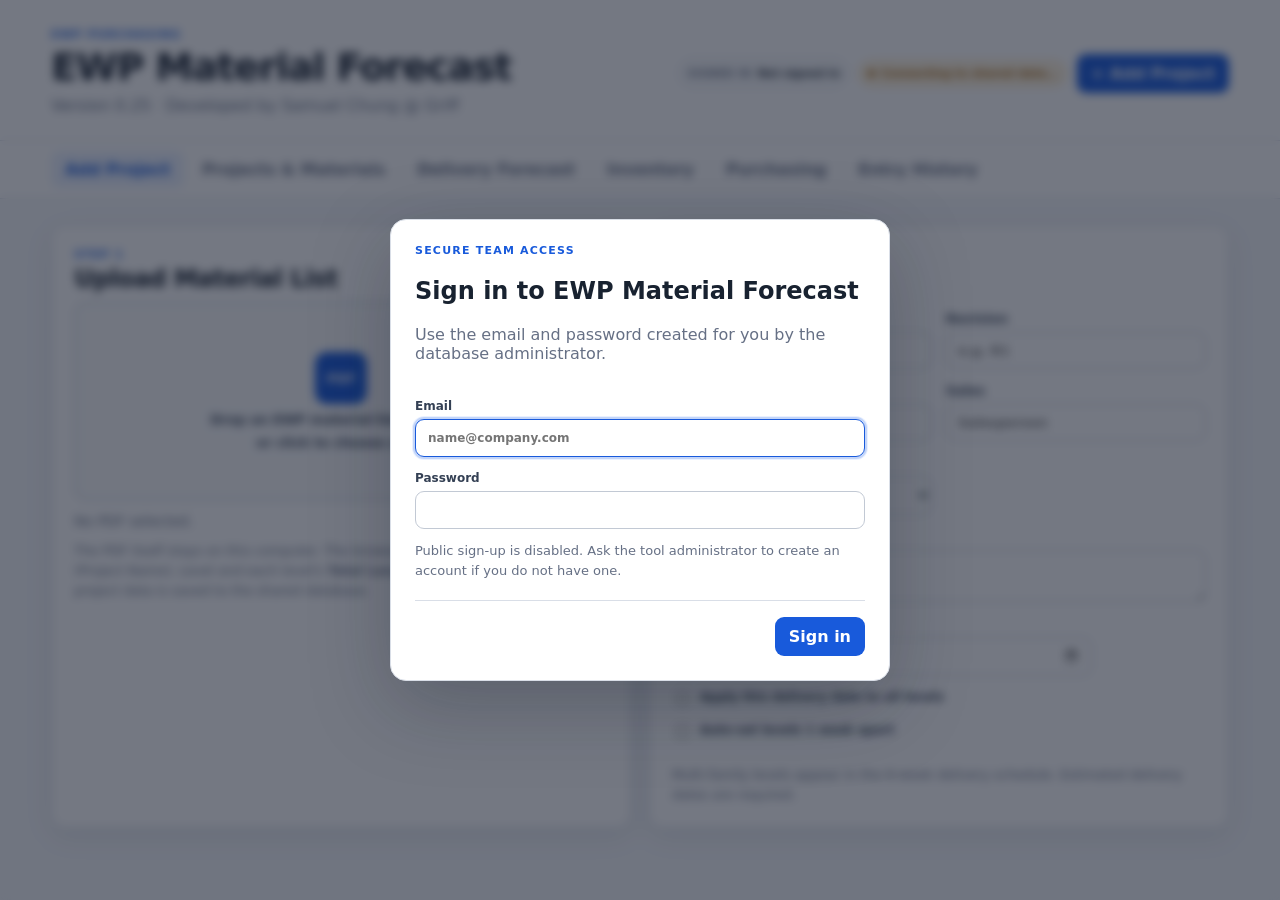
==== commit 4e01443c: "V0.25" ====
--- a/index.html
+++ b/index.html
@@ -5,14 +5,14 @@
   <meta name="viewport" content="width=device-width, initial-scale=1" />
   <meta name="color-scheme" content="light" />
   <title>EWP Material Forecast</title>
-  <link rel="stylesheet" href="styles.css" />
+  <link rel="stylesheet" href="styles.css?v=0.25" />
 </head>
 <body>
   <header class="app-header">
     <div>
       <p class="eyebrow">EWP PURCHASING</p>
       <h1>EWP Material Forecast</h1>
-      <p class="subtitle">Version 0.24 · Developed by Samuel Chung @ Griff</p>
+      <p class="subtitle">Version 0.25 · Developed by Samuel Chung @ Griff</p>
     </div>
     <div class="header-actions">
       <div class="user-chip" title="Signed-in Supabase account used for database access and edit history.">
@@ -363,12 +363,12 @@
 
       <div class="delivery-estimate-control planning-control">
         <label>Estimated Delivery Date<input id="forecastDateEdit" type="date" /></label>
-        <button id="updateForecastDate" type="button" class="button secondary">Update Date</button>
+        <span id="forecastDateStatus" class="small-note inline-save-status" aria-live="polite">Auto-saves</span>
       </div>
 
       <div class="spruce-mode-switch" role="group" aria-label="Level material action">
         <button id="spruceModeEntry" type="button" class="spruce-mode-button active" data-mode="spruce">Put in Spruce</button>
-        <button id="spruceModeDelivery" type="button" class="spruce-mode-button" data-mode="deliver">Deliver Spruce Order</button>
+        <button id="spruceModeDelivery" type="button" class="spruce-mode-button" data-mode="deliver">Deliver</button>
       </div>
       <input id="sprucePdfFile" type="file" accept="application/pdf,.pdf" hidden style="display:none" />
 
@@ -390,8 +390,8 @@
         </div>
 
         <div class="delivery-actions">
-          <button id="fillEntireLevel" type="button" class="button secondary">Put Entire Forecast in Spruce</button>
-          <button id="clearDeliveryInputs" type="button" class="button ghost">Clear Inputs</button>
+          <button id="fillEntireLevel" type="button" class="button secondary">Use Entire Forecast</button>
+          <button id="clearDeliveryInputs" type="button" class="button ghost">Clear Quantities</button>
         </div>
 
         <div class="delivery-material-search">
@@ -581,6 +581,6 @@
     </div>
   </div>
 
-  <script type="module" src="app.mjs"></script>
+  <script type="module" src="app.mjs?v=0.25"></script>
 </body>
 </html>
--- a/styles.css
+++ b/styles.css
@@ -249,13 +249,22 @@
   margin: 18px 0 14px;
 }
 .delivery-estimate-control label { flex: 0 1 405px; }
-.delivery-estimate-control .button { white-space: nowrap; }
+.inline-save-status {
+  min-height: 42px;
+  display: inline-flex;
+  align-items: center;
+  font-weight: 700;
+  white-space: nowrap;
+}
+.inline-save-status[data-state="saving"] { color: var(--accent); }
+.inline-save-status[data-state="saved"] { color: var(--success); }
+.inline-save-status[data-state="error"] { color: var(--danger); }
 .delivery-transaction-meta {
   grid-template-columns: minmax(190px, .7fr) minmax(300px, 1.3fr);
   margin-top: 0;
   margin-bottom: 14px;
 }
-.delivery-actions { justify-content: flex-start; margin: 10px 0; }
+.delivery-actions { justify-content: flex-start; margin: 10px 0 14px; }
 .delivery-table { width: 100%; min-width: 0; }
 .delivery-table th, .delivery-table td { text-align: right; }
 .delivery-table th:first-child, .delivery-table td:first-child { text-align: left; white-space: normal; }
@@ -293,7 +302,7 @@
   .form-grid .full { grid-column: auto; }
   .delivery-estimate-control { align-items: stretch; flex-direction: column; }
   .delivery-estimate-control label { flex: none; }
-  .delivery-estimate-control .button { width: 100%; }
+  .inline-save-status { min-height: 0; }
   .delivery-transaction-meta { grid-template-columns: 1fr; }
   .data-footer { align-items: flex-start; flex-direction: column; }
   .footer-actions { flex-wrap: wrap; }
@@ -353,12 +362,21 @@
 .operational-line strong { color: #344054; font-weight: 800; }
 .package-line { margin-top: 1px; }
 .project-card-actions {
+  display: grid;
+  gap: 5px;
+  margin-top: auto;
+  padding-top: 6px;
+}
+.project-card-buttons {
   display: flex;
   flex-wrap: wrap;
   align-items: center;
   gap: 4px;
-  margin-top: auto;
-  padding-top: 5px;
+}
+.primary-mini-button {
+  background: var(--accent-soft);
+  border-color: #bfd2ff;
+  color: var(--accent-dark);
 }
 .progress-row {
   display: flex;
@@ -1382,7 +1400,7 @@
 }
 
 
-/* V0.24: one reliable delivery-PDF control; the native file input stays completely hidden. */
+/* V0.24+: one reliable delivery-PDF control; the native file input stays completely hidden. */
 .file-picker-label {
   display: inline-flex;
   align-items: center;
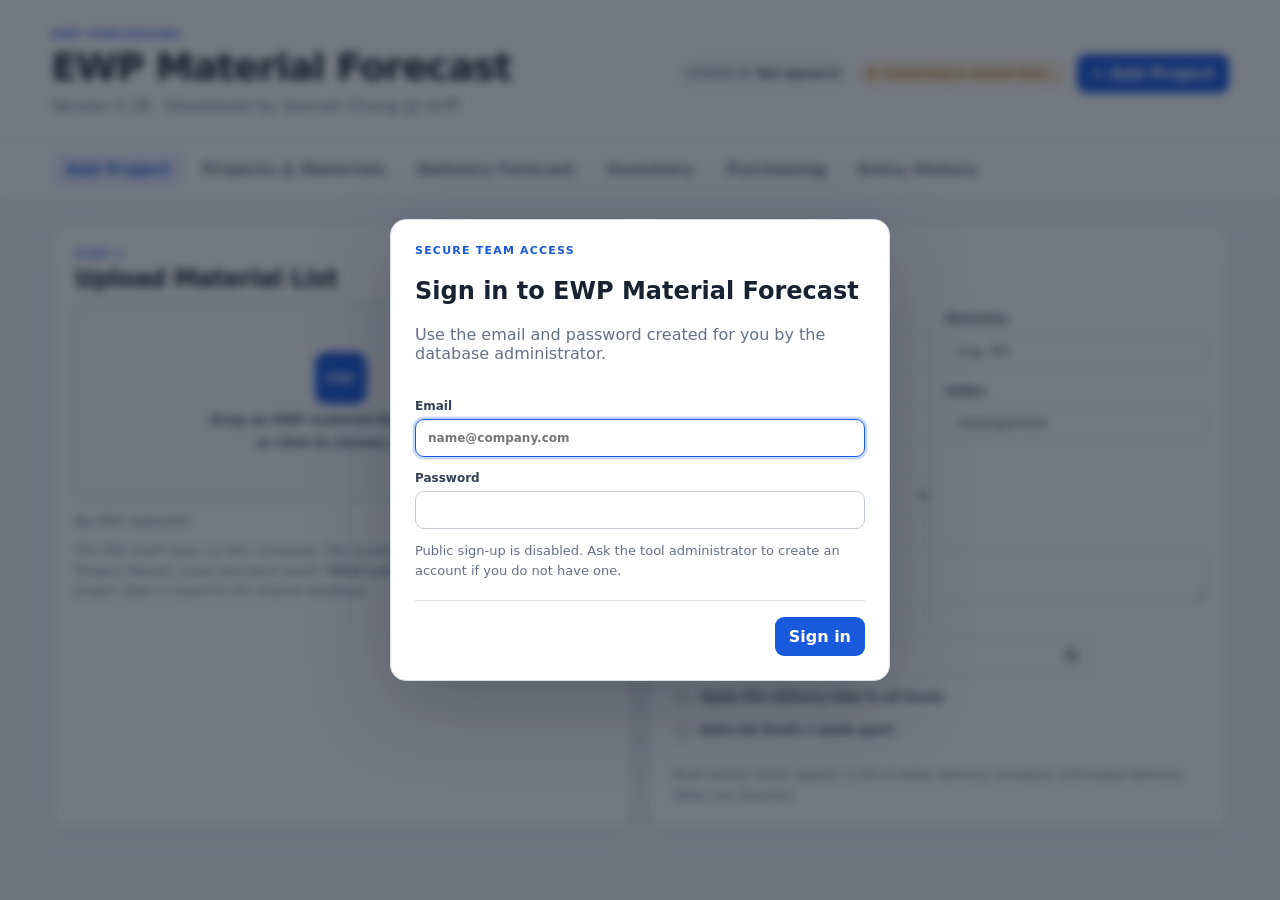
==== commit c74aa665: "V0.26" ====
--- a/index.html
+++ b/index.html
@@ -5,14 +5,14 @@
   <meta name="viewport" content="width=device-width, initial-scale=1" />
   <meta name="color-scheme" content="light" />
   <title>EWP Material Forecast</title>
-  <link rel="stylesheet" href="styles.css?v=0.25" />
+  <link rel="stylesheet" href="styles.css?v=0.26" />
 </head>
 <body>
   <header class="app-header">
     <div>
       <p class="eyebrow">EWP PURCHASING</p>
       <h1>EWP Material Forecast</h1>
-      <p class="subtitle">Version 0.25 · Developed by Samuel Chung @ Griff</p>
+      <p class="subtitle">Version 0.26 · Developed by Samuel Chung @ Griff</p>
     </div>
     <div class="header-actions">
       <div class="user-chip" title="Signed-in Supabase account used for database access and edit history.">
@@ -373,8 +373,9 @@
       <input id="sprucePdfFile" type="file" accept="application/pdf,.pdf" hidden style="display:none" />
 
       <section id="spruceEntryPanel" class="spruce-action-panel">
-        <div class="form-grid delivery-transaction-meta spruce-entry-meta">
+        <div class="form-grid delivery-transaction-meta spruce-entry-meta spruce-entry-meta-three">
           <label>Delivery Name<input id="spruceDeliveryCode" placeholder="e.g. L3D1" autocomplete="off" /></label>
+          <label class="checkbox-field last-package-field"><span>Last Package of the Level</span><input id="spruceLastPackage" type="checkbox" /></label>
           <label>Spruce Order Note<input id="spruceOrderNote" placeholder="Optional — truck, phase, order note, etc." /></label>
         </div>
 
@@ -436,8 +437,9 @@
         <button value="cancel" class="icon-button" aria-label="Close">×</button>
       </div>
 
-      <div class="form-grid delivery-transaction-meta spruce-import-meta">
+      <div class="form-grid delivery-transaction-meta spruce-import-meta spruce-import-meta-three">
         <label>Delivery Name<input id="spruceImportDeliveryCode" autocomplete="off" /></label>
+        <label class="checkbox-field last-package-field"><span>Last Package of the Level</span><input id="spruceImportLastPackage" type="checkbox" /></label>
         <label>Note<input id="spruceImportNote" placeholder="Optional — truck, phase, order note, etc." /></label>
       </div>
 
@@ -581,6 +583,6 @@
     </div>
   </div>
 
-  <script type="module" src="app.mjs?v=0.25"></script>
+  <script type="module" src="app.mjs?v=0.26"></script>
 </body>
 </html>
--- a/styles.css
+++ b/styles.css
@@ -1412,3 +1412,44 @@
   outline: 3px solid var(--accent-soft);
   outline-offset: 2px;
 }
+
+/* V0.26 final-package delivery controls */
+.spruce-entry-meta-three,
+.spruce-import-meta-three {
+  grid-template-columns: minmax(150px, .55fr) minmax(185px, .65fr) minmax(260px, 1.35fr);
+}
+.checkbox-field.last-package-field {
+  display: flex;
+  flex-direction: column;
+  justify-content: flex-end;
+  gap: 8px;
+}
+.checkbox-field.last-package-field > span {
+  font-size: 12px;
+  font-weight: 800;
+  color: var(--text);
+}
+.checkbox-field.last-package-field input[type="checkbox"] {
+  width: 18px;
+  height: 18px;
+  margin: 0 0 10px 2px;
+  accent-color: var(--accent);
+}
+.spruce-order-last-badge {
+  display: inline-flex;
+  align-items: center;
+  width: fit-content;
+  margin-top: 5px;
+  padding: 2px 7px;
+  border-radius: 999px;
+  background: var(--warning-soft);
+  color: var(--warning);
+  font-size: 10px;
+  font-weight: 850;
+}
+@media (max-width: 720px) {
+  .spruce-entry-meta-three,
+  .spruce-import-meta-three { grid-template-columns: 1fr; }
+  .checkbox-field.last-package-field { flex-direction: row; align-items: center; justify-content: flex-start; gap: 10px; }
+  .checkbox-field.last-package-field input[type="checkbox"] { margin: 0; }
+}
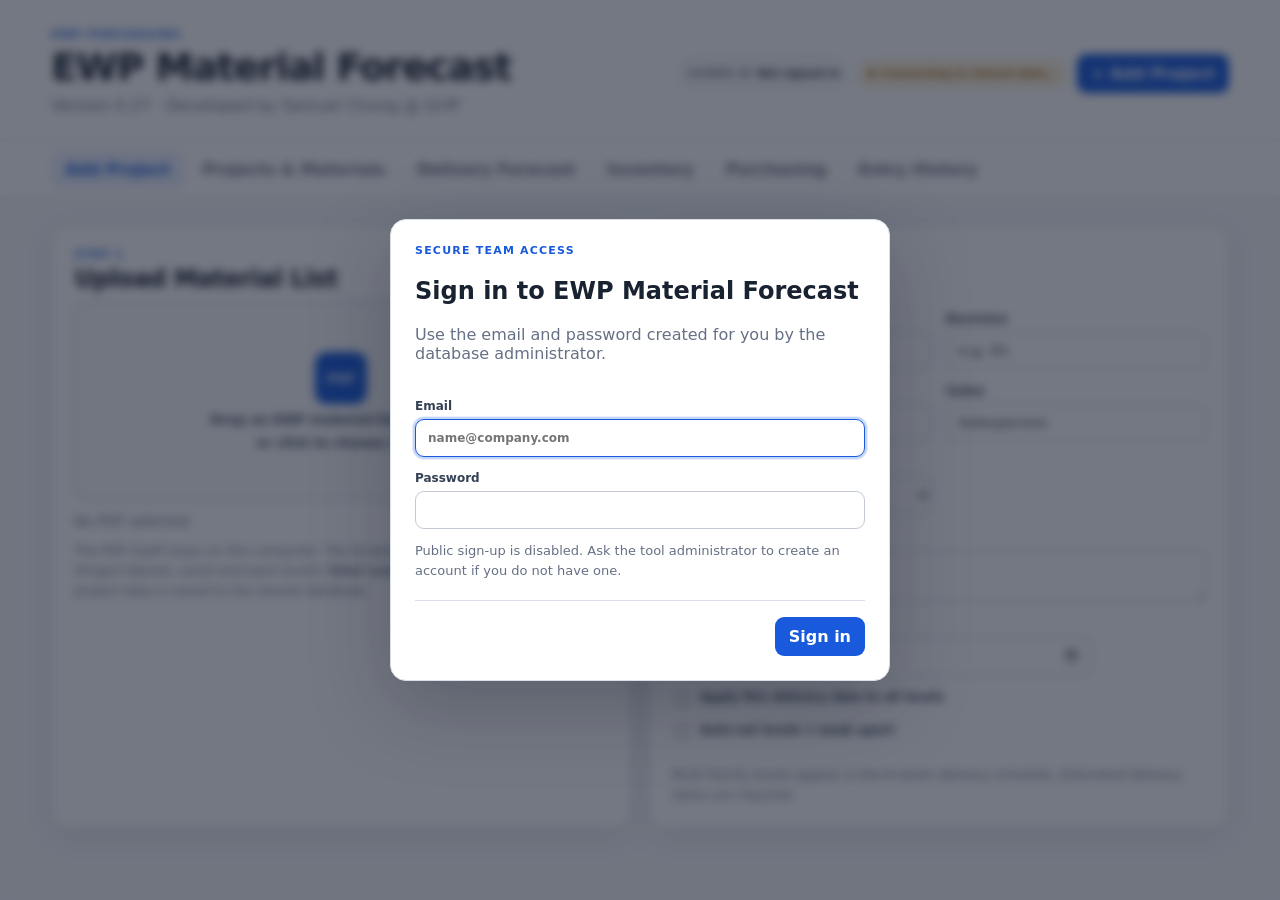
==== commit 894e63b9: "V0.27" ====
--- a/index.html
+++ b/index.html
@@ -5,14 +5,14 @@
   <meta name="viewport" content="width=device-width, initial-scale=1" />
   <meta name="color-scheme" content="light" />
   <title>EWP Material Forecast</title>
-  <link rel="stylesheet" href="styles.css?v=0.26" />
+  <link rel="stylesheet" href="styles.css?v=0.27" />
 </head>
 <body>
   <header class="app-header">
     <div>
       <p class="eyebrow">EWP PURCHASING</p>
       <h1>EWP Material Forecast</h1>
-      <p class="subtitle">Version 0.26 · Developed by Samuel Chung @ Griff</p>
+      <p class="subtitle">Version 0.27 · Developed by Samuel Chung @ Griff</p>
     </div>
     <div class="header-actions">
       <div class="user-chip" title="Signed-in Supabase account used for database access and edit history.">
@@ -366,14 +366,17 @@
         <span id="forecastDateStatus" class="small-note inline-save-status" aria-live="polite">Auto-saves</span>
       </div>
 
-      <div class="spruce-mode-switch" role="group" aria-label="Level material action">
-        <button id="spruceModeEntry" type="button" class="spruce-mode-button active" data-mode="spruce">Put in Spruce</button>
-        <button id="spruceModeDelivery" type="button" class="spruce-mode-button" data-mode="deliver">Deliver</button>
+      <div class="spruce-mode-row">
+        <div class="spruce-mode-switch" role="group" aria-label="Level material action">
+          <button id="spruceModeEntry" type="button" class="spruce-mode-button active" data-mode="spruce">Put in Spruce</button>
+          <button id="spruceModeDelivery" type="button" class="spruce-mode-button" data-mode="deliver">Deliver</button>
+        </div>
+        <label class="manual-entry-toggle"><input id="spruceManualEntry" type="checkbox" /> <span>Manual Entry</span></label>
       </div>
       <input id="sprucePdfFile" type="file" accept="application/pdf,.pdf" hidden style="display:none" />
 
       <section id="spruceEntryPanel" class="spruce-action-panel">
-        <div class="form-grid delivery-transaction-meta spruce-entry-meta spruce-entry-meta-three">
+        <div id="manualEntryMeta" class="form-grid delivery-transaction-meta spruce-entry-meta spruce-entry-meta-three manual-entry-only hidden">
           <label>Delivery Name<input id="spruceDeliveryCode" placeholder="e.g. L3D1" autocomplete="off" /></label>
           <label class="checkbox-field last-package-field"><span>Last Package of the Level</span><input id="spruceLastPackage" type="checkbox" /></label>
           <label>Spruce Order Note<input id="spruceOrderNote" placeholder="Optional — truck, phase, order note, etc." /></label>
@@ -390,18 +393,20 @@
           </div>
         </div>
 
-        <div class="delivery-actions">
+        <div id="manualEntryActions" class="delivery-actions manual-entry-only hidden">
           <button id="fillEntireLevel" type="button" class="button secondary">Use Entire Forecast</button>
           <button id="clearDeliveryInputs" type="button" class="button ghost">Clear Quantities</button>
         </div>
 
-        <div class="delivery-material-search">
-          <svg class="project-search-icon" viewBox="0 0 24 24" aria-hidden="true"><path d="m21 21-4.35-4.35m2.35-5.65a8 8 0 1 1-16 0 8 8 0 0 1 16 0Z" /></svg>
-          <input id="deliveryMaterialSearch" type="search" placeholder="Search materials…" autocomplete="off" aria-label="Search delivery materials" />
-          <button id="clearDeliveryMaterialSearch" type="button" class="search-clear hidden" aria-label="Clear material search">×</button>
-        </div>
-
-        <div id="deliveryItems"></div>
+        <div id="manualEntryMaterials" class="manual-entry-only hidden">
+          <div class="delivery-material-search">
+            <svg class="project-search-icon" viewBox="0 0 24 24" aria-hidden="true"><path d="m21 21-4.35-4.35m2.35-5.65a8 8 0 1 1-16 0 8 8 0 0 1 16 0Z" /></svg>
+            <input id="deliveryMaterialSearch" type="search" placeholder="Search materials…" autocomplete="off" aria-label="Search delivery materials" />
+            <button id="clearDeliveryMaterialSearch" type="button" class="search-clear hidden" aria-label="Clear material search">×</button>
+          </div>
+
+          <div id="deliveryItems"></div>
+        </div>
       </section>
 
       <section id="spruceDeliveryPanel" class="spruce-action-panel hidden">
@@ -583,6 +588,6 @@
     </div>
   </div>
 
-  <script type="module" src="app.mjs?v=0.26"></script>
+  <script type="module" src="app.mjs?v=0.27"></script>
 </body>
 </html>
--- a/styles.css
+++ b/styles.css
@@ -1453,3 +1453,33 @@
   .checkbox-field.last-package-field { flex-direction: row; align-items: center; justify-content: flex-start; gap: 10px; }
   .checkbox-field.last-package-field input[type="checkbox"] { margin: 0; }
 }
+
+/* V0.27 PDF-first Spruce entry */
+.spruce-mode-row {
+  display: flex;
+  align-items: center;
+  gap: 14px;
+  flex-wrap: wrap;
+  margin-bottom: 16px;
+}
+.spruce-mode-row .spruce-mode-switch { margin-bottom: 0; }
+.manual-entry-toggle {
+  display: inline-flex;
+  align-items: center;
+  gap: 7px;
+  color: #475467;
+  font-size: 12px;
+  font-weight: 800;
+  cursor: pointer;
+  user-select: none;
+}
+.manual-entry-toggle input[type="checkbox"] {
+  width: 17px;
+  height: 17px;
+  margin: 0;
+  accent-color: var(--accent);
+}
+@media (max-width: 720px) {
+  .spruce-mode-row { align-items: stretch; flex-direction: column; gap: 9px; }
+  .spruce-mode-row .spruce-mode-switch { width: 100%; }
+}
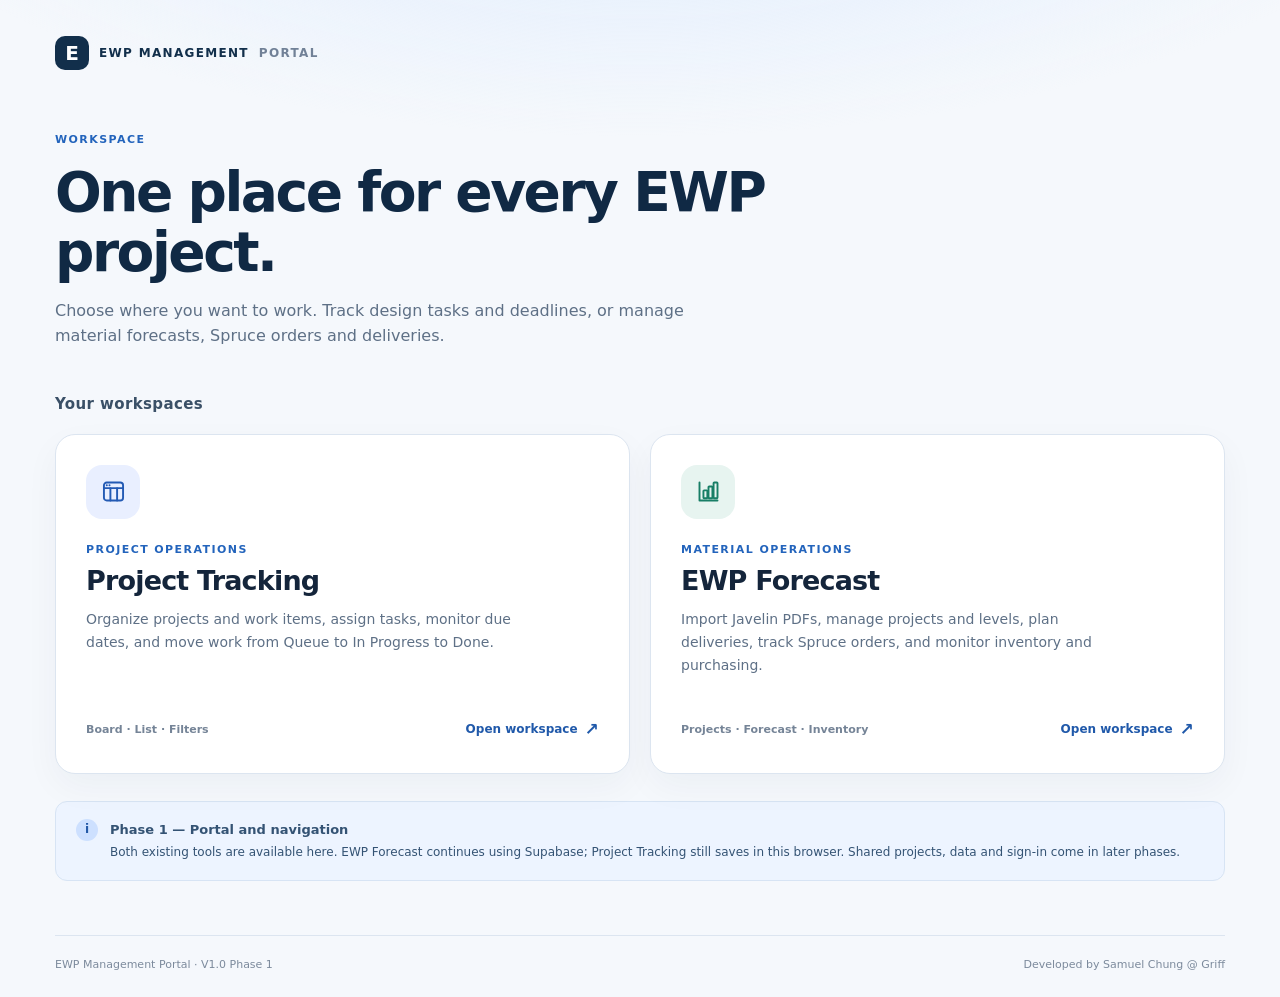
==== commit 0e600e1f: "V1.0" ====
--- a/index.html
+++ b/index.html
@@ -4,590 +4,48 @@
   <meta charset="utf-8" />
   <meta name="viewport" content="width=device-width, initial-scale=1" />
   <meta name="color-scheme" content="light" />
-  <title>EWP Material Forecast</title>
-  <link rel="stylesheet" href="styles.css?v=0.27" />
+  <meta name="description" content="EWP Management Portal — Project Tracking and EWP Forecast in one place." />
+  <title>EWP Management Portal</title>
+  <link rel="stylesheet" href="portal.css?v=1.0-p1" />
 </head>
 <body>
-  <header class="app-header">
-    <div>
-      <p class="eyebrow">EWP PURCHASING</p>
-      <h1>EWP Material Forecast</h1>
-      <p class="subtitle">Version 0.27 · Developed by Samuel Chung @ Griff</p>
-    </div>
-    <div class="header-actions">
-      <div class="user-chip" title="Signed-in Supabase account used for database access and edit history.">
-        <span class="user-chip-label">Signed in</span>
-        <strong id="currentUserName">Not signed in</strong>
-        <button id="signOutButton" type="button" class="user-change-button">Sign out</button>
+  <div class="page">
+    <header class="masthead">
+      <div class="brandline"><span class="mark" aria-hidden="true">E</span><span>EWP MANAGEMENT</span><span class="brandline-tail">PORTAL</span></div>
+      <div class="intro">
+        <span class="eyebrow">WORKSPACE</span>
+        <h1>One place for every EWP project.</h1>
+        <p>Choose where you want to work. Track design tasks and deadlines, or manage material forecasts, Spruce orders and deliveries.</p>
       </div>
-      <span id="cloudPill" class="cloud-pill connecting">Connecting to shared data…</span>
-      <button id="addProjectTop" class="button primary">+ Add Project</button>
-    </div>
-  </header>
-
-  <nav class="tabs" aria-label="Main navigation">
-    <button class="tab active" data-tab="intake">Add Project</button>
-    <button class="tab" data-tab="matrix">Projects &amp; Materials</button>
-    <button class="tab" data-tab="forecast">Delivery Forecast</button>
-    <button class="tab" data-tab="inventory">Inventory</button>
-    <button class="tab" data-tab="purchasing">Purchasing</button>
-    <button class="tab" data-tab="history">Entry History</button>
-  </nav>
-
-  <main>
-    <datalist id="inventoryMaterialOptions"></datalist>
-    <section id="intake" class="tab-panel active">
-      <div class="grid two-column">
-        <article class="card">
-          <div class="card-heading">
-            <div>
-              <p class="step">STEP 1</p>
-              <h2>Upload Material List</h2>
-            </div>
-            <span class="privacy-pill">PDF parsed locally</span>
-          </div>
-          <label id="dropZone" class="drop-zone" for="pdfFile">
-            <input id="pdfFile" type="file" accept="application/pdf,.pdf" hidden />
-            <span class="drop-icon">PDF</span>
-            <strong>Drop an EWP material-list PDF here</strong>
-            <span>or click to choose a file</span>
-          </label>
-          <div id="parseStatus" class="status muted">No PDF selected.</div>
-          <p class="small-note">The PDF itself stays on this computer. The browser extracts Project #, Address (Project Name), Level and each level's <strong>Total Lengths</strong>, then only the structured project data is saved to the shared database.</p>
-        </article>
-
-        <article class="card">
-          <p class="step">STEP 2</p>
-          <h2>Project Defaults</h2>
-          <div class="form-grid">
-            <label>Project #<input id="projectNumber" autocomplete="off" placeholder="e.g. TC26238" /></label>
-            <label>Revision<input id="revision" autocomplete="off" placeholder="e.g. R1" /></label>
-            <label>Customer<input id="customer" autocomplete="off" placeholder="Customer" /></label>
-            <label>Sales<input id="sales" autocomplete="off" placeholder="Salesperson" /></label>
-            <label>Project Type
-              <select id="projectType">
-                <option value="multi">Multi-family</option>
-                <option value="sfd">SFD</option>
-              </select>
-            </label>
-            <label class="full">Address (Project Name)<textarea id="address" rows="2" placeholder="Address / project name"></textarea></label>
-            <div class="full intake-schedule-block">
-              <label class="delivery-date-field">Estimated Delivery Date<input id="projectDate" type="date" /></label>
-              <div class="schedule-options" aria-label="Delivery date scheduling options">
-                <label class="checkbox-row compact"><input id="applyDateAll" type="checkbox" /> Apply this delivery date to all levels</label>
-                <label class="checkbox-row compact"><input id="staggerWeekly" type="checkbox" /> Auto-set levels 1 week apart</label>
-              </div>
-              <p id="projectTypeHint" class="small-note schedule-hint">Multi-family levels appear in the 6-week delivery schedule. Estimated delivery dates are required.</p>
-              <div id="deliveryPreview" class="delivery-preview hidden" aria-live="polite"></div>
-            </div>
-          </div>
-        </article>
+    </header>
+    <main>
+      <h2 class="section-title">Your workspaces</h2>
+      <div class="workspace-grid">
+        <a class="workspace-card" href="tracker/" aria-label="Open Project Tracking">
+          <span class="card-icon card-icon-tracker" aria-hidden="true">
+            <svg viewBox="0 0 24 24" fill="none" stroke="currentColor" stroke-width="1.7" stroke-linecap="round" stroke-linejoin="round"><rect x="3.5" y="4" width="17" height="16" rx="2.5"/><path d="M3.5 9h17"/><path d="M9.25 9v11M15.2 9v11"/><path d="M6 6.5h.1M8.4 6.5h.1"/></svg>
+          </span>
+          <span class="card-eyebrow">PROJECT OPERATIONS</span>
+          <span class="card-title">Project Tracking</span>
+          <span class="card-copy">Organize projects and work items, assign tasks, monitor due dates, and move work from Queue to In Progress to Done.</span>
+          <span class="card-bottom"><span class="card-meta">Board · List · Filters</span><span class="open-link">Open workspace <span aria-hidden="true">↗</span></span></span>
+        </a>
+        <a class="workspace-card" href="forecast/" aria-label="Open EWP Forecast">
+          <span class="card-icon card-icon-forecast" aria-hidden="true">
+            <svg viewBox="0 0 24 24" fill="none" stroke="currentColor" stroke-width="1.7" stroke-linecap="round" stroke-linejoin="round"><path d="M4 20V4M4 20h16"/><rect x="7.5" y="11" width="3.5" height="7" rx=".6"/><rect x="12" y="7.5" width="3.5" height="10.5" rx=".6"/><rect x="16.5" y="4" width="3.5" height="14" rx=".6"/></svg>
+          </span>
+          <span class="card-eyebrow">MATERIAL OPERATIONS</span>
+          <span class="card-title">EWP Forecast</span>
+          <span class="card-copy">Import Javelin PDFs, manage projects and levels, plan deliveries, track Spruce orders, and monitor inventory and purchasing.</span>
+          <span class="card-bottom"><span class="card-meta">Projects · Forecast · Inventory</span><span class="open-link">Open workspace <span aria-hidden="true">↗</span></span></span>
+        </a>
       </div>
-
-      <article id="reviewCard" class="card hidden">
-        <div class="card-heading">
-          <div>
-            <p class="step">STEP 3</p>
-            <h2>Review Extracted Levels &amp; Materials</h2>
-          </div>
-          <button id="addLevelBtn" class="button secondary">+ Add Level</button>
-        </div>
-        <div id="levelEditor" class="level-editor"></div>
-        <div id="intakeValidationMessage" class="form-validation hidden" role="alert"></div>
-        <div class="save-row">
-          <p class="small-note">Nothing is added to the shared forecast until you confirm the review. You can correct any parser result first.</p>
-          <button id="saveProject" class="button primary large">Review Project</button>
-        </div>
-      </article>
-    </section>
-
-    <section id="matrix" class="tab-panel">
-      <div class="toolbar">
-        <div>
-          <h2>Projects &amp; Materials</h2>
-        </div>
-        <div class="toolbar-actions">
-          <label class="checkbox-row compact"><input id="showDelivered" type="checkbox" /> Show fully delivered levels</label>
-          <button id="refreshCloud" class="button secondary">Refresh</button>
-          <button id="exportMatrixCsv" class="button secondary">Export CSV</button>
-        </div>
-      </div>
-      <div class="project-search-bar">
-        <label class="project-search-filter">
-          <select id="projectSearchField" aria-label="Project search field">
-            <option value="all">All fields</option>
-            <option value="sales">Sales</option>
-            <option value="customer">Customer</option>
-            <option value="projectNumber">Project #</option>
-            <option value="address">Project Name</option>
-            <option value="revision">Revision</option>
-          </select>
-        </label>
-        <div class="project-search-box">
-          <svg class="project-search-icon" viewBox="0 0 24 24" aria-hidden="true"><path d="m21 21-4.35-4.35m2.35-5.65a8 8 0 1 1-16 0 8 8 0 0 1 16 0Z" /></svg>
-          <input id="projectSearch" type="search" placeholder="Search all project fields…" autocomplete="off" aria-label="Search projects" />
-          <button id="clearProjectSearch" type="button" class="search-clear hidden" aria-label="Clear project search">×</button>
-        </div>
-        <span id="projectSearchCount" class="project-search-count"></span>
-      </div>
-      <div id="matrixEmpty" class="empty-state">Add a project to build the material matrix.</div>
-      <div id="matrixTopScroll" class="matrix-top-scroll hidden" aria-label="Horizontal project scroll">
-        <div id="matrixTopScrollInner" class="matrix-top-scroll-inner"></div>
-      </div>
-      <div id="matrixWrap" class="table-wrap matrix-scroll-viewport hidden"></div>
-    </section>
-
-    <section id="forecast" class="tab-panel">
-      <div class="toolbar">
-        <div>
-          <h2>Delivery Forecast</h2>
-          <p>Multi-family packages are shown in the next six weeks by estimated delivery date. The monthly table remains available for the longer-term material outlook.</p>
-        </div>
-        <div class="toolbar-actions">
-          <button id="refreshCloudForecast" class="button secondary">Refresh</button>
-          <button id="exportForecastCsv" class="button secondary">Export Monthly CSV</button>
-        </div>
-      </div>
-
-      <article class="card forecast-card">
-        <div class="section-heading-row">
-          <div>
-            <h3>6-Week Multi Delivery Schedule</h3>
-            <p class="small-note">Forecast = not yet committed. In Spruce = committed against inventory. A level can contain both until each Spruce order is delivered.</p>
-          </div>
-        </div>
-        <div id="weeklyScheduleEmpty" class="empty-state compact-empty">No outstanding Multi-family levels are overdue or due within the next six weeks.</div>
-        <div id="weeklyScheduleWrap" class="table-wrap hidden"></div>
-      </article>
-
-      <article class="card forecast-card">
-        <div class="section-heading-row">
-          <div>
-            <h3>6-Week Material Demand</h3>
-            <p class="small-note">Uncommitted Multi-family forecast LF grouped by delivery week. Material already in Spruce is tracked separately as committed inventory.</p>
-          </div>
-        </div>
-        <div id="weeklyMaterialEmpty" class="empty-state compact-empty">No material demand falls within the next six weeks.</div>
-        <div id="weeklyMaterialWrap" class="table-wrap hidden"></div>
-      </article>
-
-      <article class="card forecast-card">
-        <div class="section-heading-row">
-          <div>
-            <h3>Monthly Material Forecast</h3>
-            <p class="small-note">Uncommitted dated quantities only. Material already in Spruce is tracked separately as committed inventory; SFD forecast quantities remain a purchasing buffer.</p>
-          </div>
-        </div>
-        <div id="forecastEmpty" class="empty-state compact-empty">Add dated projects to see the monthly forecast.</div>
-        <div id="forecastWrap" class="table-wrap hidden"></div>
-      </article>
-    </section>
-
-    <section id="inventory" class="tab-panel">
-      <div class="toolbar">
-        <div>
-          <h2>Inventory</h2>
-          <p>Maintain current Spruce stock and product lead times. Open purchase orders still flow into the calculations automatically.</p>
-        </div>
-        <div class="toolbar-actions">
-          <button id="refreshCloudInventory" class="button secondary">Refresh</button>
-          <button id="exportInventoryCsv" class="button secondary">Export CSV</button>
-        </div>
-      </div>
-
-      <div id="inventorySummary" class="inventory-summary"></div>
-
-      <article class="card inventory-card">
-        <div class="section-heading-row">
-          <div>
-            <h3>Stock Position</h3>
-            <p class="small-note">Stock Owed looks through each product's lead-time window. Projected Balance includes all outstanding demand and all open incoming material.</p>
-          </div>
-        </div>
-        <div class="inventory-add-material">
-          <input id="inventoryNewMaterial" list="inventoryMaterialOptions" placeholder="Add a material to inventory…" autocomplete="off" />
-          <button id="addInventoryMaterial" type="button" class="button secondary" disabled>+ Add to Inventory</button>
-        </div>
-        <div id="inventoryEmpty" class="empty-state compact-empty">Add a project or an inventory material to begin.</div>
-        <div id="inventoryWrap" class="table-wrap hidden"></div>
-      </article>
-    </section>
-
-    <section id="purchasing" class="tab-panel">
-      <div class="toolbar">
-        <div>
-          <h2>Purchasing</h2>
-          <p>Import mill PO Excel files, review the extracted material footage, then add the order to incoming inventory.</p>
-        </div>
-        <div class="toolbar-actions">
-          <button id="refreshCloudPurchasing" class="button secondary">Refresh</button>
-          <button id="exportPurchasingCsv" class="button secondary">Export Open POs</button>
-        </div>
-      </div>
-
-      <div class="grid two-column purchase-intake-grid">
-        <article class="card">
-          <div class="card-heading">
-            <div>
-              <p class="step">STEP 1</p>
-              <h2>Upload Purchase Order</h2>
-            </div>
-            <span class="privacy-pill">Excel parsed locally</span>
-          </div>
-          <label id="poDropZone" class="drop-zone" for="poFile">
-            <input id="poFile" type="file" accept=".xlsx,.xls,application/vnd.openxmlformats-officedocument.spreadsheetml.sheet,application/vnd.ms-excel" hidden />
-            <span class="drop-icon">XLS</span>
-            <strong>Drop a mill PO Excel file here</strong>
-            <span>or click to choose a file</span>
-          </label>
-          <div id="purchaseParseStatus" class="status muted">No Excel file selected.</div>
-          <p class="small-note">The workbook stays on this computer. The importer reads PO #, order date, material descriptions and Lineal footage. Materials are matched by <strong>product + size</strong>; PO shorthand uses <strong>ML → LVL</strong> and <strong>TS → LSL</strong>, while nonessential descriptors such as <strong>SSS</strong> or grade text do not create a separate inventory material.</p>
-        </article>
-
-        <article class="card">
-          <p class="step">STEP 2</p>
-          <h2>PO Details</h2>
-          <div class="form-grid">
-            <label>PO #<input id="purchasePoNumber" autocomplete="off" placeholder="e.g. 2609-P77940" /></label>
-            <label>PO Date<input id="purchaseOrderDate" type="date" /></label>
-            <label>Expected Arrival<input id="purchaseExpectedDate" type="date" /></label>
-            <label>Source File<input id="purchaseSourceFile" readonly placeholder="Excel filename" /></label>
-            <label class="full">Note<input id="purchaseNote" autocomplete="off" placeholder="Optional purchasing note" /></label>
-          </div>
-          <div id="purchaseDuplicateNotice" class="form-validation warning hidden"></div>
-        </article>
-      </div>
-
-      <article id="purchaseReviewCard" class="card hidden purchase-review-card">
-        <div class="card-heading">
-          <div>
-            <p class="step">STEP 3</p>
-            <h2>Review Extracted Materials</h2>
-          </div>
-          <button id="addPurchaseMaterial" class="button secondary" type="button">+ Add Material</button>
-        </div>
-        <div id="purchaseReviewSummary" class="purchase-review-summary"></div>
-        <div id="purchaseReviewWrap" class="table-wrap"></div>
-        <div id="purchaseValidationMessage" class="form-validation hidden" role="alert"></div>
-        <div class="save-row purchase-save-row">
-          <button id="clearPurchaseDraft" class="button secondary" type="button">Clear</button>
-          <button id="savePurchaseOrder" class="button primary large" type="button">Add Purchase Order</button>
-        </div>
-      </article>
-
-      <article class="card inventory-card">
-        <div class="section-heading-row">
-          <div>
-            <h3>Manual / Transfer Incoming</h3>
-            <p class="small-note">For incoming material that does not come from a PO workbook.</p>
-          </div>
-        </div>
-        <div class="incoming-form-grid">
-          <label>Material<input id="incomingMaterial" list="inventoryMaterialOptions" placeholder="Material" autocomplete="off" /></label>
-          <label>Quantity (LF)<input id="incomingLf" type="number" min="0" step="0.01" /></label>
-          <label>Expected Date<input id="incomingDate" type="date" /></label>
-          <label>Reference<input id="incomingReference" placeholder="Optional" /></label>
-          <label class="incoming-note">Note<input id="incomingNote" placeholder="Optional" /></label>
-          <button id="addIncomingOrder" type="button" class="button primary incoming-add">+ Add Incoming</button>
-        </div>
-      </article>
-
-      <article class="card inventory-card">
-        <div class="section-heading-row">
-          <div>
-            <h3>Open Purchase Orders &amp; Incoming</h3>
-            <p class="small-note">Receiving a line adds its remaining LF to On Hand. Imported PO length/package detail is retained for reference.</p>
-          </div>
-        </div>
-        <div id="purchasingSummary" class="inventory-summary"></div>
-        <div id="incomingOrdersEmpty" class="empty-state compact-empty">No open purchase orders or incoming material.</div>
-        <div id="incomingOrdersWrap" class="table-wrap hidden"></div>
-      </article>
-    </section>
-
-    <section id="history" class="tab-panel">
-      <div class="toolbar">
-        <div>
-          <h2>Entry History</h2>
-          <p>Review shared project, planning, inventory, purchasing and delivery changes recorded by signed-in users.</p>
-        </div>
-        <div class="toolbar-actions">
-          <button id="refreshHistory" class="button secondary">Refresh</button>
-        </div>
-      </div>
-      <div class="history-filters">
-        <label>Search<input id="historySearch" type="search" placeholder="Project, level, material or detail" /></label>
-        <label>User<select id="historyUserFilter"><option value="">All users</option></select></label>
-        <label>Action<select id="historyActionFilter"><option value="">All actions</option></select></label>
-        <label>Date<input id="historyDateFilter" type="date" /></label>
-        <button id="clearHistoryFilters" type="button" class="button ghost history-clear">Clear filters</button>
-      </div>
-      <div id="historyStatus" class="status muted">Open this tab to load entry history.</div>
-      <div id="historyWrap" class="table-wrap hidden"></div>
-      <div class="history-pagination">
-        <button id="loadOlderHistory" type="button" class="button secondary hidden">Load 100 older entries</button>
-      </div>
-    </section>
-  </main>
-
-
-
-  <dialog id="projectReviewDialog" class="dialog review-dialog" aria-labelledby="projectReviewTitle">
-    <form method="dialog" id="projectReviewForm">
-      <div class="dialog-header">
-        <div>
-          <p class="step">REVIEW</p>
-          <h2 id="projectReviewTitle">Review Project Entry</h2>
-          <p class="muted">Please review the project and delivery schedule before saving.</p>
-        </div>
-        <button value="cancel" class="icon-button" aria-label="Back to project entry">×</button>
-      </div>
-      <div id="projectReviewContent" class="project-review-content"></div>
-      <div class="dialog-footer">
-        <button value="cancel" class="button secondary">Back</button>
-        <button id="confirmProjectSave" type="button" class="button primary large">Confirm &amp; Add Project</button>
-      </div>
-    </form>
-  </dialog>
-
-  <dialog id="deliveryDialog" class="dialog">
-    <form method="dialog" id="deliveryForm">
-      <div class="dialog-header">
-        <div>
-          <p class="step">SPRUCE / DELIVERY</p>
-          <h2 id="deliveryTitle">Manage Level</h2>
-          <p id="deliverySubtitle" class="muted"></p>
-        </div>
-        <button value="cancel" class="icon-button" aria-label="Close">×</button>
-      </div>
-
-      <div class="delivery-estimate-control planning-control">
-        <label>Estimated Delivery Date<input id="forecastDateEdit" type="date" /></label>
-        <span id="forecastDateStatus" class="small-note inline-save-status" aria-live="polite">Auto-saves</span>
-      </div>
-
-      <div class="spruce-mode-row">
-        <div class="spruce-mode-switch" role="group" aria-label="Level material action">
-          <button id="spruceModeEntry" type="button" class="spruce-mode-button active" data-mode="spruce">Put in Spruce</button>
-          <button id="spruceModeDelivery" type="button" class="spruce-mode-button" data-mode="deliver">Deliver</button>
-        </div>
-        <label class="manual-entry-toggle"><input id="spruceManualEntry" type="checkbox" /> <span>Manual Entry</span></label>
-      </div>
-      <input id="sprucePdfFile" type="file" accept="application/pdf,.pdf" hidden style="display:none" />
-
-      <section id="spruceEntryPanel" class="spruce-action-panel">
-        <div id="manualEntryMeta" class="form-grid delivery-transaction-meta spruce-entry-meta spruce-entry-meta-three manual-entry-only hidden">
-          <label>Delivery Name<input id="spruceDeliveryCode" placeholder="e.g. L3D1" autocomplete="off" /></label>
-          <label class="checkbox-field last-package-field"><span>Last Package of the Level</span><input id="spruceLastPackage" type="checkbox" /></label>
-          <label>Spruce Order Note<input id="spruceOrderNote" placeholder="Optional — truck, phase, order note, etc." /></label>
-        </div>
-
-        <div class="spruce-import-card">
-          <div>
-            <strong>Import Delivery Material List</strong>
-            <p class="small-note">Reads EWP material from a Javelin Layout Material List PDF. Hangers and web stiffeners are ignored.</p>
-          </div>
-          <div class="spruce-import-actions">
-            <label id="chooseSprucePdf" for="sprucePdfFile" class="button secondary file-picker-label" role="button" tabindex="0">Import Delivery PDF</label>
-            <span id="spruceImportStatus" class="small-note"></span>
-          </div>
-        </div>
-
-        <div id="manualEntryActions" class="delivery-actions manual-entry-only hidden">
-          <button id="fillEntireLevel" type="button" class="button secondary">Use Entire Forecast</button>
-          <button id="clearDeliveryInputs" type="button" class="button ghost">Clear Quantities</button>
-        </div>
-
-        <div id="manualEntryMaterials" class="manual-entry-only hidden">
-          <div class="delivery-material-search">
-            <svg class="project-search-icon" viewBox="0 0 24 24" aria-hidden="true"><path d="m21 21-4.35-4.35m2.35-5.65a8 8 0 1 1-16 0 8 8 0 0 1 16 0Z" /></svg>
-            <input id="deliveryMaterialSearch" type="search" placeholder="Search materials…" autocomplete="off" aria-label="Search delivery materials" />
-            <button id="clearDeliveryMaterialSearch" type="button" class="search-clear hidden" aria-label="Clear material search">×</button>
-          </div>
-
-          <div id="deliveryItems"></div>
-        </div>
-      </section>
-
-      <section id="spruceDeliveryPanel" class="spruce-action-panel hidden">
-        <div class="form-grid delivery-transaction-meta">
-          <label>Actual Delivery Date<input id="deliveryDate" type="date" /></label>
-          <label>Delivery Note<input id="deliveryNote" placeholder="Optional — truck, site note, etc." /></label>
-        </div>
-        <div class="spruce-delivery-panel-head">
-          <p class="small-note spruce-delivery-help">Choose an open Spruce order below. Delivery always moves that entire Spruce order to Delivered.</p>
-          <label id="chooseSprucePdfFromOrders" for="sprucePdfFile" class="button secondary file-picker-label" role="button" tabindex="0">Import / Revise Delivery PDF</label>
-        </div>
-        <div id="openSpruceOrders" class="spruce-order-list"></div>
-      </section>
-
-      <div class="dialog-footer">
-        <button id="removeLevel" type="button" class="button ghost danger-action">Remove Level from Project</button>
-        <button value="cancel" class="button ghost">Close</button>
-        <button id="saveSpruceOrder" type="button" class="button primary">Put in Spruce</button>
-      </div>
-
-      <div id="deliveryHistory" class="history"></div>
-    </form>
-  </dialog>
-
-  <dialog id="spruceImportReviewDialog" class="dialog spruce-import-review-dialog" aria-labelledby="spruceImportReviewTitle">
-    <form method="dialog" id="spruceImportReviewForm">
-      <div class="dialog-header">
-        <div>
-          <p class="step">IMPORT DELIVERY PDF</p>
-          <h2 id="spruceImportReviewTitle">Review Spruce Delivery</h2>
-          <p id="spruceImportReviewSummary" class="muted"></p>
-        </div>
-        <button value="cancel" class="icon-button" aria-label="Close">×</button>
-      </div>
-
-      <div class="form-grid delivery-transaction-meta spruce-import-meta spruce-import-meta-three">
-        <label>Delivery Name<input id="spruceImportDeliveryCode" autocomplete="off" /></label>
-        <label class="checkbox-field last-package-field"><span>Last Package of the Level</span><input id="spruceImportLastPackage" type="checkbox" /></label>
-        <label>Note<input id="spruceImportNote" placeholder="Optional — truck, phase, order note, etc." /></label>
-      </div>
-
-      <div id="spruceImportWarnings" class="spruce-import-warnings hidden"></div>
-      <div id="spruceImportItems"></div>
-
-      <div class="dialog-footer">
-        <button value="cancel" class="button ghost">Back</button>
-        <button id="confirmSpruceImport" type="button" class="button primary">Put These Materials in Spruce</button>
-      </div>
-    </form>
-  </dialog>
-
-  <dialog id="materialExclusionDialog" class="dialog compact-dialog" aria-labelledby="materialExclusionTitle">
-    <form method="dialog" id="materialExclusionForm">
-      <div class="dialog-header">
-        <div>
-          <p class="step">FORECAST</p>
-          <h2 id="materialExclusionTitle">Exclude Material from Forecast</h2>
-          <p id="materialExclusionSummary" class="muted"></p>
-        </div>
-        <button value="cancel" class="icon-button" aria-label="Close">×</button>
-      </div>
-
-      <div class="form-grid exclusion-form-grid">
-        <label>Exclude from Forecast (LF)<input id="materialExcludedLf" type="number" min="0" step="0.01" /></label>
-        <label>Reason
-          <select id="materialExclusionReason">
-            <option value="Customer supplied / pre-ordered">Customer supplied / pre-ordered</option>
-            <option value="No longer required">No longer required</option>
-            <option value="Duplicate">Duplicate</option>
-            <option value="Other">Other</option>
-          </select>
-        </label>
-        <label class="full">Note<input id="materialExclusionNote" placeholder="Optional note" /></label>
-      </div>
-      <p class="small-note exclusion-help">The original PDF quantity stays unchanged. Excluded LF is removed only from the outstanding forecast and can be restored later.</p>
-
-      <div class="dialog-footer">
-        <button id="restoreMaterialForecast" type="button" class="button secondary hidden">Restore to Forecast</button>
-        <button value="cancel" class="button ghost">Cancel</button>
-        <button id="saveMaterialExclusion" type="button" class="button primary">Save Adjustment</button>
-      </div>
-    </form>
-  </dialog>
-
-  <dialog id="projectEditDialog" class="dialog compact-dialog">
-    <form method="dialog" id="projectEditForm">
-      <div class="dialog-header">
-        <div>
-          <p class="step">PROJECT</p>
-          <h2>Edit Project</h2>
-          <p class="muted">Update the project-wide fields shown on every level card.</p>
-        </div>
-        <button value="cancel" class="icon-button" aria-label="Close">×</button>
-      </div>
-
-      <div class="form-grid">
-        <label>Project #<input id="editProjectNumber" autocomplete="off" /></label>
-        <label>Revision<input id="editRevision" autocomplete="off" /></label>
-        <label>Customer<input id="editCustomer" autocomplete="off" /></label>
-        <label>Sales<input id="editSales" autocomplete="off" /></label>
-        <label>Project Type
-          <select id="editProjectType">
-            <option value="multi">Multi-family</option>
-            <option value="sfd">SFD</option>
-          </select>
-        </label>
-        <label class="full">Address (Project Name)<textarea id="editAddress" rows="2"></textarea></label>
-        <label>Project Default Delivery Date<input id="editProjectDate" type="date" /></label>
-        <label class="checkbox-row"><input id="editApplyDateAll" type="checkbox" /> Apply this date to all levels</label>
-      </div>
-
-      <div class="dialog-footer">
-        <button id="openDeleteProject" type="button" class="button ghost danger-action">Delete Project…</button>
-        <button value="cancel" class="button ghost">Cancel</button>
-        <button id="saveProjectEdit" type="button" class="button primary">Save Project</button>
-      </div>
-    </form>
-  </dialog>
-
-  <dialog id="deleteProjectDialog" class="dialog compact-dialog">
-    <form method="dialog" id="deleteProjectForm">
-      <div class="dialog-header">
-        <div>
-          <p class="step danger-text">DELETE PROJECT</p>
-          <h2 id="deleteProjectTitle">Delete Project</h2>
-          <p id="deleteProjectSummary" class="muted"></p>
-        </div>
-        <button value="cancel" class="icon-button" aria-label="Close">×</button>
-      </div>
-
-      <div class="delete-project-warning">
-        This permanently removes the active project, all of its levels, materials and delivery records. The deletion itself remains in Entry History.
-      </div>
-
-      <div class="form-grid">
-        <label>Reason (optional)
-          <select id="deleteProjectReason">
-            <option value="">No reason</option>
-            <option value="Wrong entry">Wrong entry</option>
-            <option value="Cancelled project">Cancelled project</option>
-            <option value="Duplicate">Duplicate</option>
-            <option value="Other">Other</option>
-          </select>
-        </label>
-        <label class="full">Additional note (optional)<textarea id="deleteProjectNote" rows="2" placeholder="Add context for Entry History"></textarea></label>
-      </div>
-
-      <div class="dialog-footer">
-        <button value="cancel" class="button ghost">Cancel</button>
-        <button id="confirmDeleteProject" type="button" class="button danger-button">Delete Project Permanently</button>
-      </div>
-    </form>
-  </dialog>
-
-  <div id="loginGate" class="auth-gate hidden" role="dialog" aria-modal="true" aria-labelledby="loginTitle">
-    <div class="auth-card">
-      <form id="loginForm">
-        <div class="dialog-header">
-          <div>
-            <p class="step">SECURE TEAM ACCESS</p>
-            <h2 id="loginTitle">Sign in to EWP Material Forecast</h2>
-            <p class="muted">Use the email and password created for you by the database administrator.</p>
-          </div>
-        </div>
-        <div class="login-fields">
-          <label>Email
-            <input id="loginEmail" type="email" autocomplete="username" placeholder="name@company.com" required />
-          </label>
-          <label>Password
-            <input id="loginPassword" type="password" autocomplete="current-password" required />
-          </label>
-        </div>
-        <p id="loginError" class="login-error hidden" role="alert"></p>
-        <p class="small-note">Public sign-up is disabled. Ask the tool administrator to create an account if you do not have one.</p>
-        <div class="dialog-footer">
-          <button id="loginButton" type="submit" class="button primary">Sign in</button>
-        </div>
-      </form>
-    </div>
+      <aside class="notice" aria-label="Phase 1 information">
+        <span class="notice-icon" aria-hidden="true">i</span>
+        <div><strong>Phase 1 — Portal and navigation</strong><p>Both existing tools are available here. EWP Forecast continues using Supabase; Project Tracking still saves in this browser. Shared projects, data and sign-in come in later phases.</p></div>
+      </aside>
+    </main>
+    <footer><span>EWP Management Portal · V1.0 Phase 1</span><span>Developed by Samuel Chung @ Griff</span></footer>
   </div>
-
-  <script type="module" src="app.mjs?v=0.27"></script>
 </body>
 </html>
--- a/portal.css
+++ b/portal.css
@@ -0,0 +1,35 @@
+
+:root{--navy:#122f4b;--ink:#14253b;--muted:#5e7086;--border:#dce5f0;--bg:#f5f8fc;--blue:#2365c7}
+*{box-sizing:border-box}
+html{background:var(--bg)}
+body{margin:0;background:radial-gradient(ellipse 80% 420px at 50% -20%,#dbeafe 0%,transparent 80%),var(--bg);font:14px/1.55 Inter,ui-sans-serif,system-ui,-apple-system,"Segoe UI",sans-serif;color:var(--ink)}
+.page{width:min(1170px,calc(100% - 44px));margin:0 auto;min-height:100vh;display:flex;flex-direction:column}
+.masthead{padding:36px 0 36px}
+.brandline{display:flex;align-items:center;gap:10px;font-size:12px;letter-spacing:.11em;font-weight:850;color:var(--navy)}
+.mark{height:34px;width:34px;display:inline-grid;place-items:center;border-radius:10px;background:var(--navy);color:#fff;font-size:20px;letter-spacing:0}
+.brandline-tail{font-weight:650;color:#718197}
+.intro{margin-top:58px;max-width:780px}
+.eyebrow,.card-eyebrow{font-size:11px;letter-spacing:.13em;font-weight:850;color:#2364bc}
+h1{margin:12px 0 16px;font-size:clamp(34px,4.3vw,58px);line-height:1.1;letter-spacing:-.045em;color:#102944}
+.intro p{font-size:16px;max-width:660px;margin:0;color:var(--muted)}
+main{padding:9px 0 54px}
+.section-title{font-size:15px;color:#3a5067;font-weight:850;letter-spacing:.025em;margin:0 0 17px}
+.workspace-grid{display:grid;grid-template-columns:repeat(2,minmax(0,1fr));gap:20px}
+.workspace-card{display:flex;flex-direction:column;min-height:340px;padding:30px;border:1px solid var(--border);border-radius:20px;background:#fff;box-shadow:0 13px 35px rgba(18,47,75,.045);text-decoration:none;color:var(--ink);transition:transform .17s,box-shadow .17s,border-color .17s}
+.workspace-card:hover,.workspace-card:focus-visible{transform:translateY(-3px);border-color:#85ade5;box-shadow:0 17px 40px rgba(18,47,75,.11);outline:none}
+.card-icon{display:grid;place-items:center;width:54px;height:54px;border-radius:16px;margin-bottom:22px}
+.card-icon svg{height:27px;width:27px}
+.card-icon-tracker{background:#e9efff;color:#235ab4}
+.card-icon-forecast{background:#e7f4f0;color:#187e66}
+.card-title{display:block;margin-top:7px;font-size:27px;line-height:1.16;font-weight:850;letter-spacing:-.03em}
+.card-copy{display:block;margin-top:12px;max-width:430px;color:var(--muted);font-size:14px;line-height:1.65}
+.card-bottom{display:flex;align-items:center;justify-content:space-between;gap:10px;flex-wrap:wrap;margin-top:auto;padding-top:35px}
+.card-meta{font-size:11px;font-weight:650;color:#758497}
+.open-link{font-size:12px;font-weight:850;color:#2059aa;white-space:nowrap}
+.open-link span{font-size:17px;vertical-align:middle;margin-left:3px}
+.notice{display:flex;align-items:flex-start;gap:12px;border:1px solid #d7e4f4;border-radius:12px;background:#edf4ff;padding:17px 20px;margin-top:27px;color:#345374}
+.notice-icon{flex:0 0 22px;height:22px;border-radius:50%;display:grid;place-items:center;background:#cde0ff;color:#2359a7;font-weight:900;font-size:12px}
+.notice strong{font-size:13px}.notice p{margin:3px 0 0;font-size:12px;line-height:1.65}
+footer{display:flex;justify-content:space-between;gap:12px;flex-wrap:wrap;border-top:1px solid var(--border);padding:20px 0 24px;color:#7c8a9c;font-size:11px;margin-top:auto}
+@media(max-width:740px){.masthead{padding-top:22px}.intro{margin-top:44px}.workspace-grid{grid-template-columns:1fr}.workspace-card{min-height:292px;padding:25px}.page{width:calc(100% - 32px)}main{padding-bottom:35px}}
+@media(prefers-reduced-motion:reduce){.workspace-card{transition:none}}
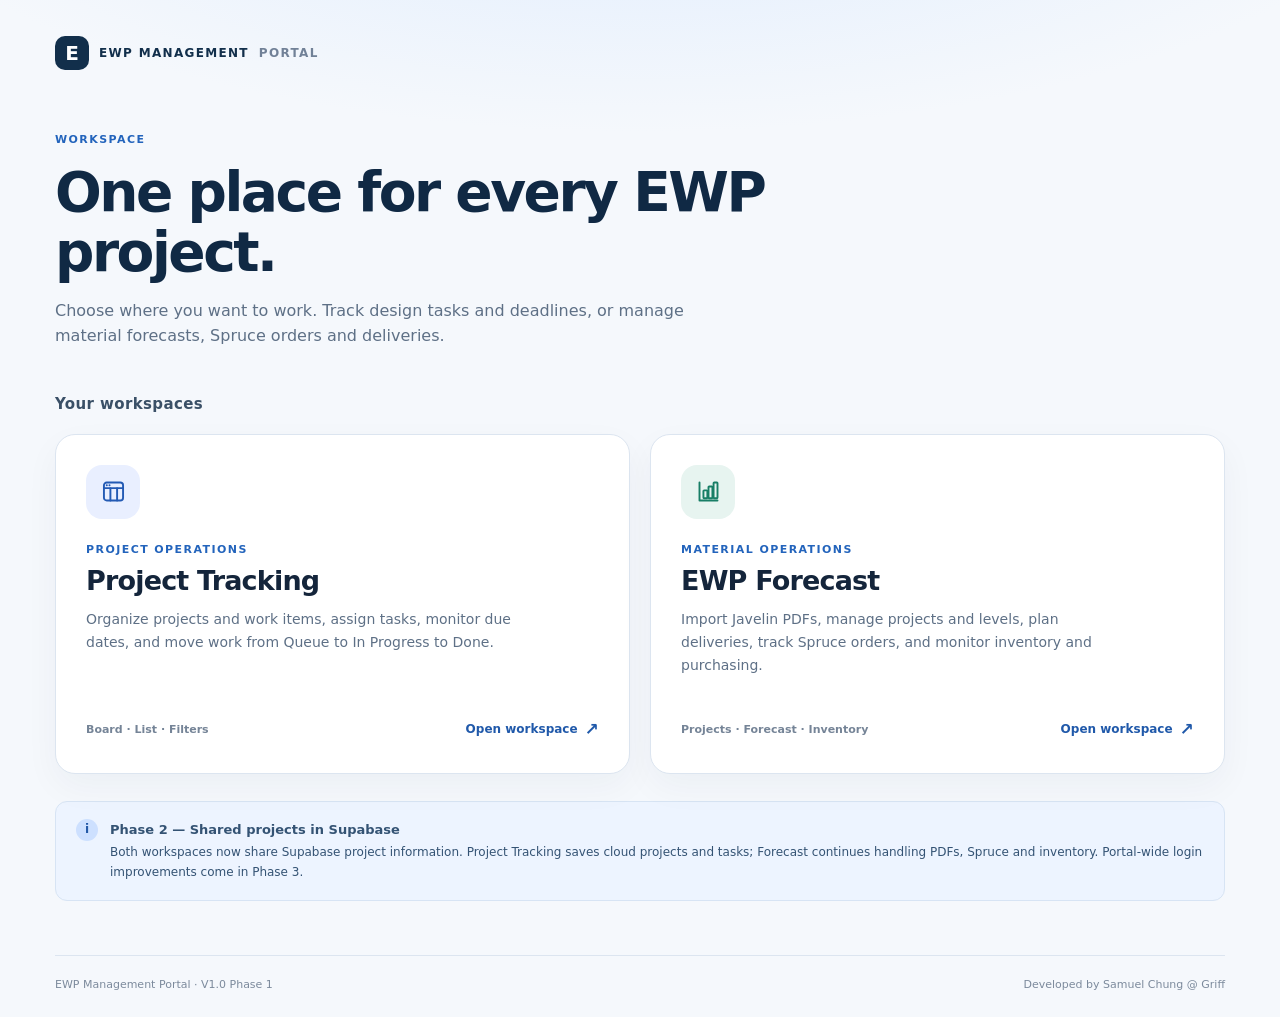
==== commit 90a4230b: "V1.0 Ph2" ====
--- a/index.html
+++ b/index.html
@@ -6,7 +6,7 @@
   <meta name="color-scheme" content="light" />
   <meta name="description" content="EWP Management Portal — Project Tracking and EWP Forecast in one place." />
   <title>EWP Management Portal</title>
-  <link rel="stylesheet" href="portal.css?v=1.0-p1" />
+  <link rel="stylesheet" href="portal.css?v=1.0-p2" />
 </head>
 <body>
   <div class="page">
@@ -42,7 +42,7 @@
       </div>
       <aside class="notice" aria-label="Phase 1 information">
         <span class="notice-icon" aria-hidden="true">i</span>
-        <div><strong>Phase 1 — Portal and navigation</strong><p>Both existing tools are available here. EWP Forecast continues using Supabase; Project Tracking still saves in this browser. Shared projects, data and sign-in come in later phases.</p></div>
+        <div><strong>Phase 2 — Shared projects in Supabase</strong><p>Both workspaces now share Supabase project information. Project Tracking saves cloud projects and tasks; Forecast continues handling PDFs, Spruce and inventory. Portal-wide login improvements come in Phase 3.</p></div>
       </aside>
     </main>
     <footer><span>EWP Management Portal · V1.0 Phase 1</span><span>Developed by Samuel Chung @ Griff</span></footer>
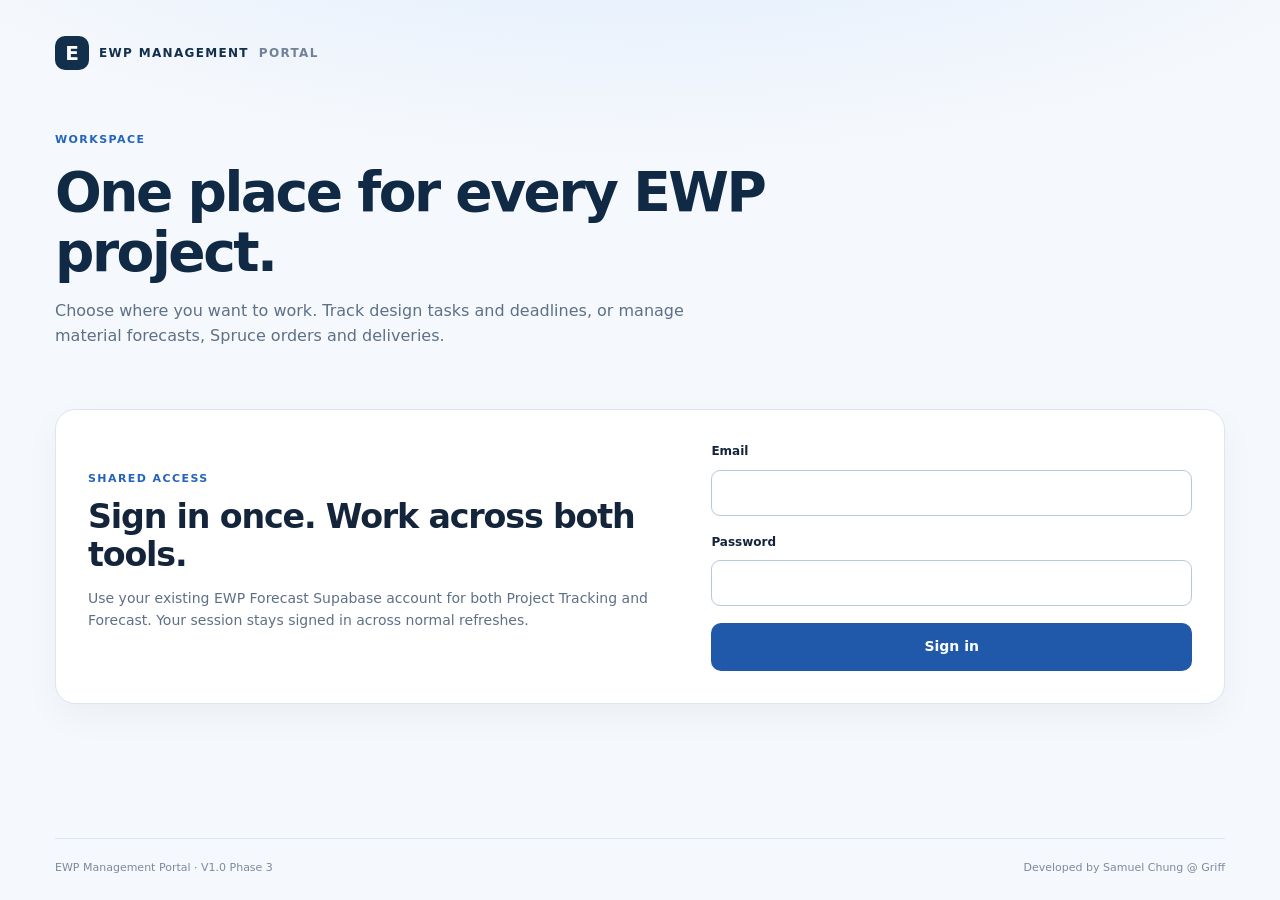
==== commit 2bbf7ca1: "ph3" ====
--- a/index.html
+++ b/index.html
@@ -6,7 +6,7 @@
   <meta name="color-scheme" content="light" />
   <meta name="description" content="EWP Management Portal — Project Tracking and EWP Forecast in one place." />
   <title>EWP Management Portal</title>
-  <link rel="stylesheet" href="portal.css?v=1.0-p2" />
+  <link rel="stylesheet" href="portal.css?v=1.0-p3" />
 </head>
 <body>
   <div class="page">
@@ -19,7 +19,20 @@
       </div>
     </header>
     <main>
-      <h2 class="section-title">Your workspaces</h2>
+      <section id="portalAuthLoading" class="portal-auth-loading" role="status" aria-live="polite">Restoring your EWP Management session…</section>
+      <section id="portalLogin" class="portal-login" hidden aria-labelledby="portalLoginTitle">
+        <div class="portal-login-copy"><span class="eyebrow">SHARED ACCESS</span><h2 id="portalLoginTitle">Sign in once. Work across both tools.</h2>
+          <p>Use your existing EWP Forecast Supabase account for both Project Tracking and Forecast. Your session stays signed in across normal refreshes.</p></div>
+        <form id="portalLoginForm" class="portal-login-form">
+          <label for="portalLoginEmail">Email</label><input id="portalLoginEmail" type="email" autocomplete="username" required />
+          <label for="portalLoginPassword">Password</label><input id="portalLoginPassword" type="password" autocomplete="current-password" required />
+          <p id="portalLoginError" class="portal-login-error" role="alert" hidden></p>
+          <button id="portalLoginButton" class="portal-primary-button" type="submit">Sign in</button>
+        </form>
+      </section>
+      <div id="portalWorkspace" hidden>
+        <div class="portal-signed-in"><span>Signed in as <strong id="portalCurrentEmail"></strong></span><button id="portalSignOut" type="button">Sign out</button></div>
+        <h2 class="section-title">Your workspaces</h2>
       <div class="workspace-grid">
         <a class="workspace-card" href="tracker/" aria-label="Open Project Tracking">
           <span class="card-icon card-icon-tracker" aria-hidden="true">
@@ -40,12 +53,14 @@
           <span class="card-bottom"><span class="card-meta">Projects · Forecast · Inventory</span><span class="open-link">Open workspace <span aria-hidden="true">↗</span></span></span>
         </a>
       </div>
-      <aside class="notice" aria-label="Phase 1 information">
+      <aside class="notice" aria-label="Shared project information">
         <span class="notice-icon" aria-hidden="true">i</span>
-        <div><strong>Phase 2 — Shared projects in Supabase</strong><p>Both workspaces now share Supabase project information. Project Tracking saves cloud projects and tasks; Forecast continues handling PDFs, Spruce and inventory. Portal-wide login improvements come in Phase 3.</p></div>
+        <div><strong>One Supabase project registry</strong><p>Create projects in either workspace. Project # connects the records, and Project Tracking has priority when shared customer, sales or address details conflict.</p></div>
       </aside>
+      </div>
     </main>
-    <footer><span>EWP Management Portal · V1.0 Phase 1</span><span>Developed by Samuel Chung @ Griff</span></footer>
+    <footer><span>EWP Management Portal · V1.0 Phase 3</span><span>Developed by Samuel Chung @ Griff</span></footer>
   </div>
+  <script type="module" src="portal-auth.mjs?v=1.0-p3"></script>
 </body>
 </html>
--- a/portal.css
+++ b/portal.css
@@ -33,3 +33,18 @@
 footer{display:flex;justify-content:space-between;gap:12px;flex-wrap:wrap;border-top:1px solid var(--border);padding:20px 0 24px;color:#7c8a9c;font-size:11px;margin-top:auto}
 @media(max-width:740px){.masthead{padding-top:22px}.intro{margin-top:44px}.workspace-grid{grid-template-columns:1fr}.workspace-card{min-height:292px;padding:25px}.page{width:calc(100% - 32px)}main{padding-bottom:35px}}
 @media(prefers-reduced-motion:reduce){.workspace-card{transition:none}}
+
+/* Phase 3: first-class shared authentication. Hidden state is native [hidden]. */
+[hidden] { display: none !important; }
+.portal-auth-loading{margin:32px 0;padding:22px;border:1px solid var(--border);border-radius:14px;background:#fff;color:var(--muted)}
+.portal-login{display:grid;grid-template-columns:minmax(0,1.1fr) minmax(280px,.9fr);align-items:center;gap:36px;margin:16px 0 50px;padding:32px;border:1px solid var(--border);border-radius:20px;background:#fff;box-shadow:0 13px 35px rgba(18,47,75,.045)}
+.portal-login h2{font-size:clamp(24px,2.6vw,36px);letter-spacing:-.035em;line-height:1.15;margin:9px 0 12px}.portal-login p{color:var(--muted)}
+.portal-login-form{display:grid;gap:9px}.portal-login-form label{font-weight:750;font-size:12px}
+.portal-login-form input{padding:11px;border-radius:9px;border:1px solid #b9c9dc;width:100%;font:inherit;margin-bottom:8px}
+.portal-login-form input:focus{outline:3px solid #d8e8ff;border-color:#3979c8}
+.portal-primary-button{border:0;border-radius:10px;padding:13px 17px;background:#2159aa;color:#fff;font:inherit;font-weight:850;cursor:pointer}
+.portal-primary-button:disabled{opacity:.65;cursor:wait}
+.portal-login-error{color:#b42318 !important;font-weight:750;margin:0 0 6px}
+.portal-signed-in{display:flex;justify-content:space-between;align-items:center;flex-wrap:wrap;gap:10px;margin:0 0 23px;padding:10px 14px;border:1px solid #cfdfed;background:#fff;border-radius:10px;font-size:12px;color:#52687c}
+.portal-signed-in strong{color:#183653}.portal-signed-in button{background:none;border:1px solid #bdcce0;border-radius:7px;padding:6px 11px;color:#254e84;font:inherit;font-weight:750;cursor:pointer}
+@media(max-width:740px){.portal-login{grid-template-columns:1fr;padding:20px;gap:15px}}
